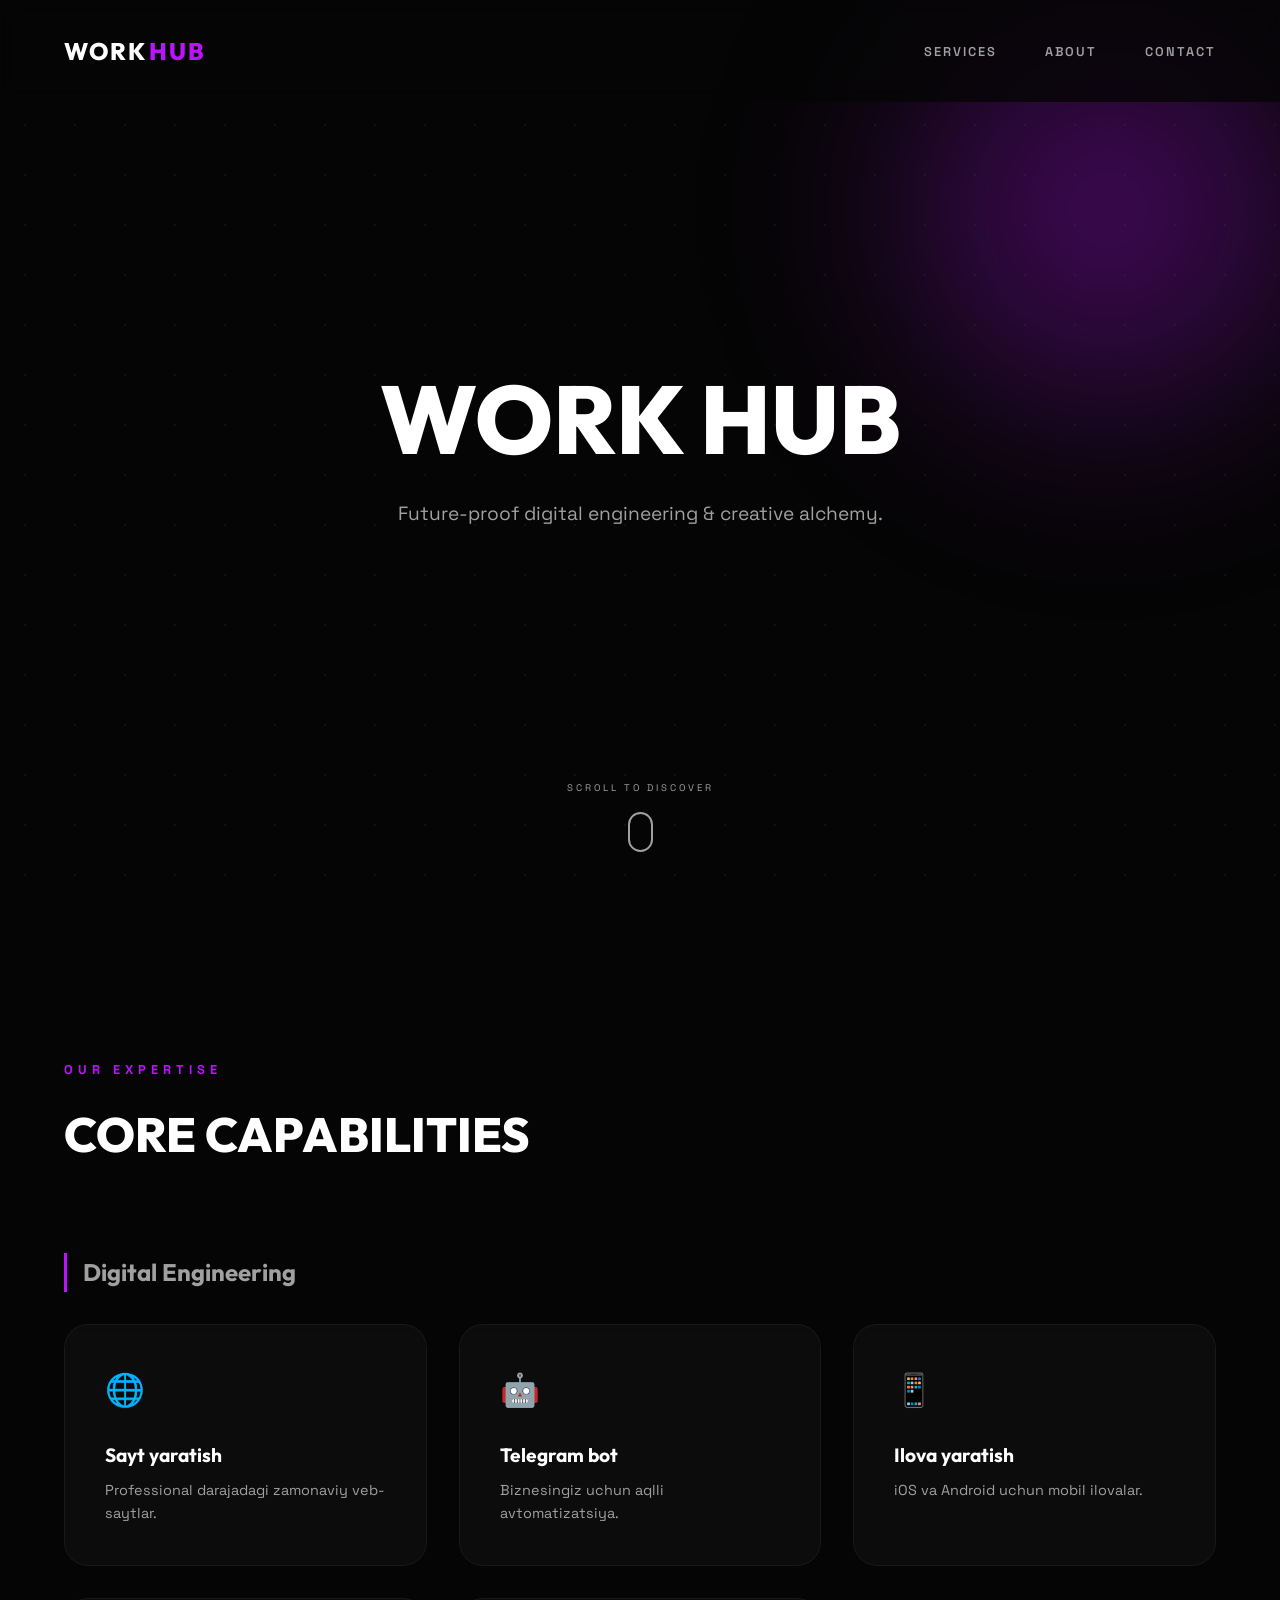
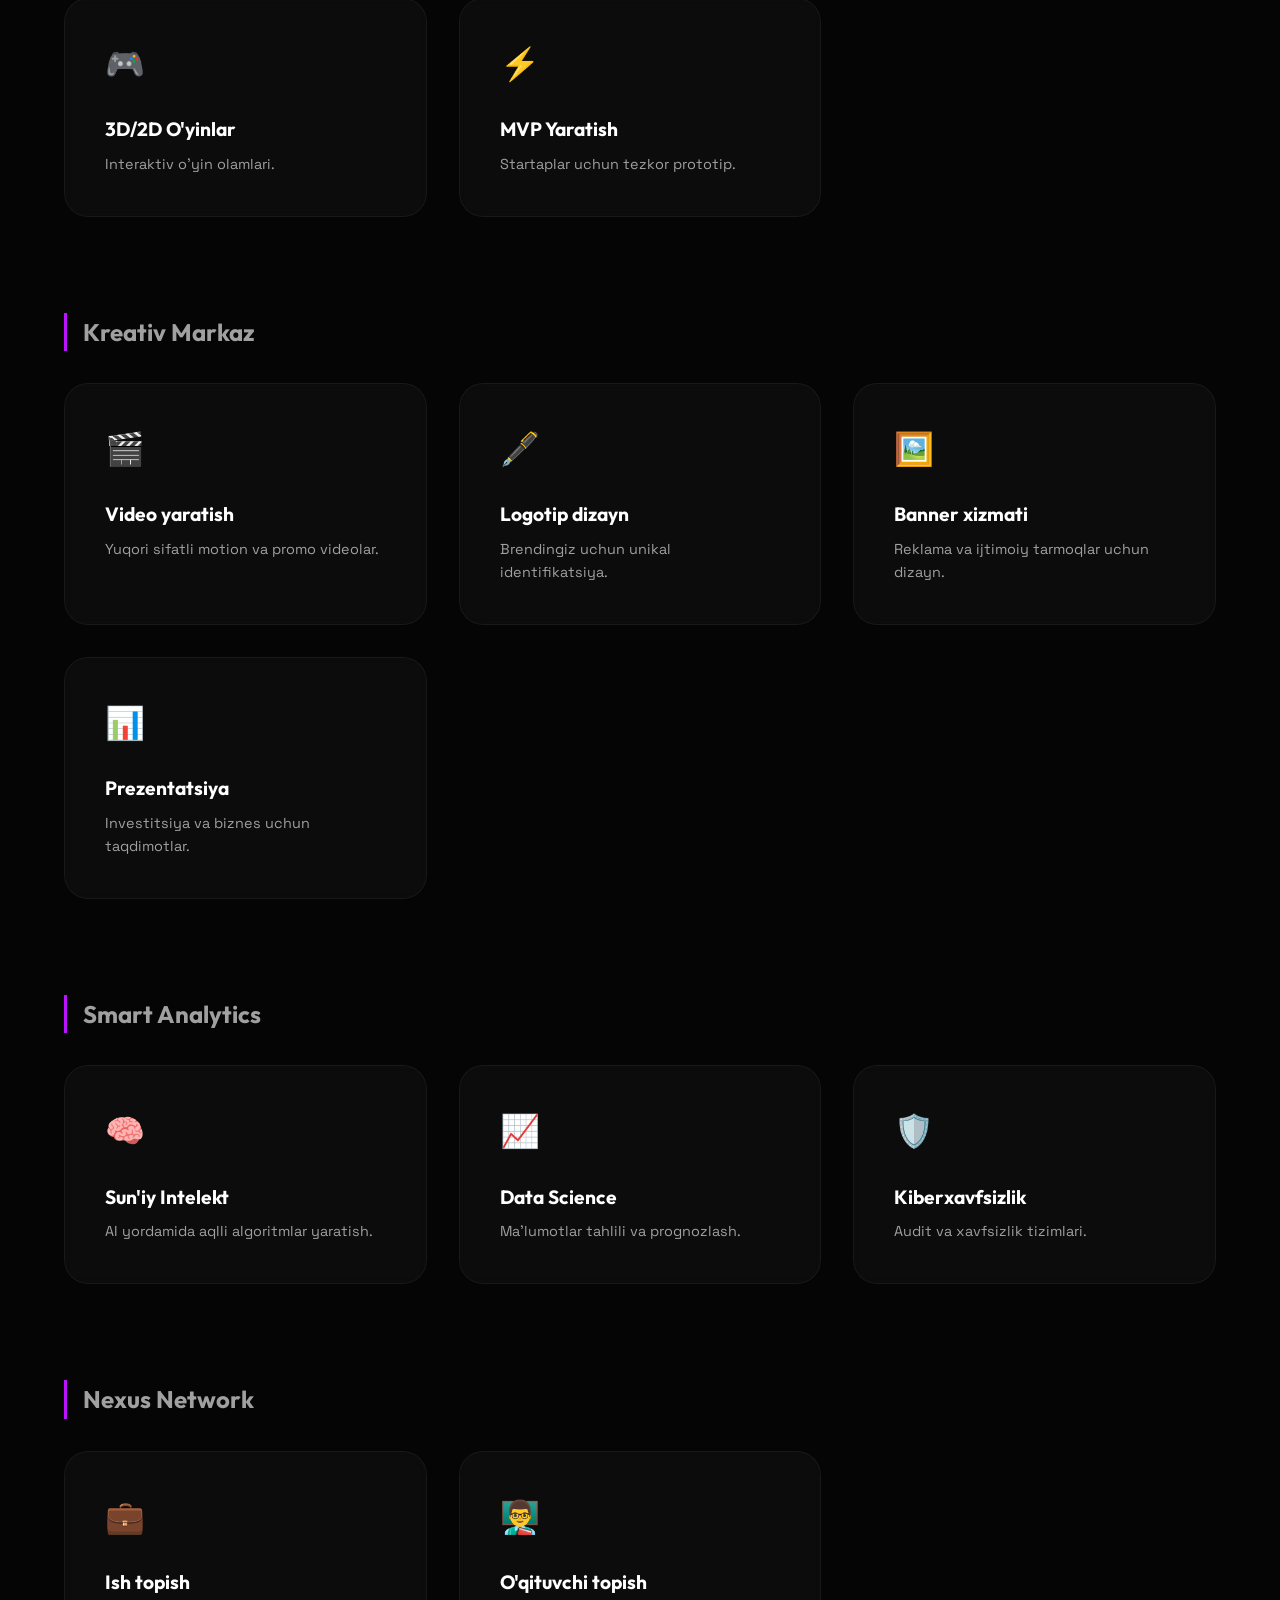
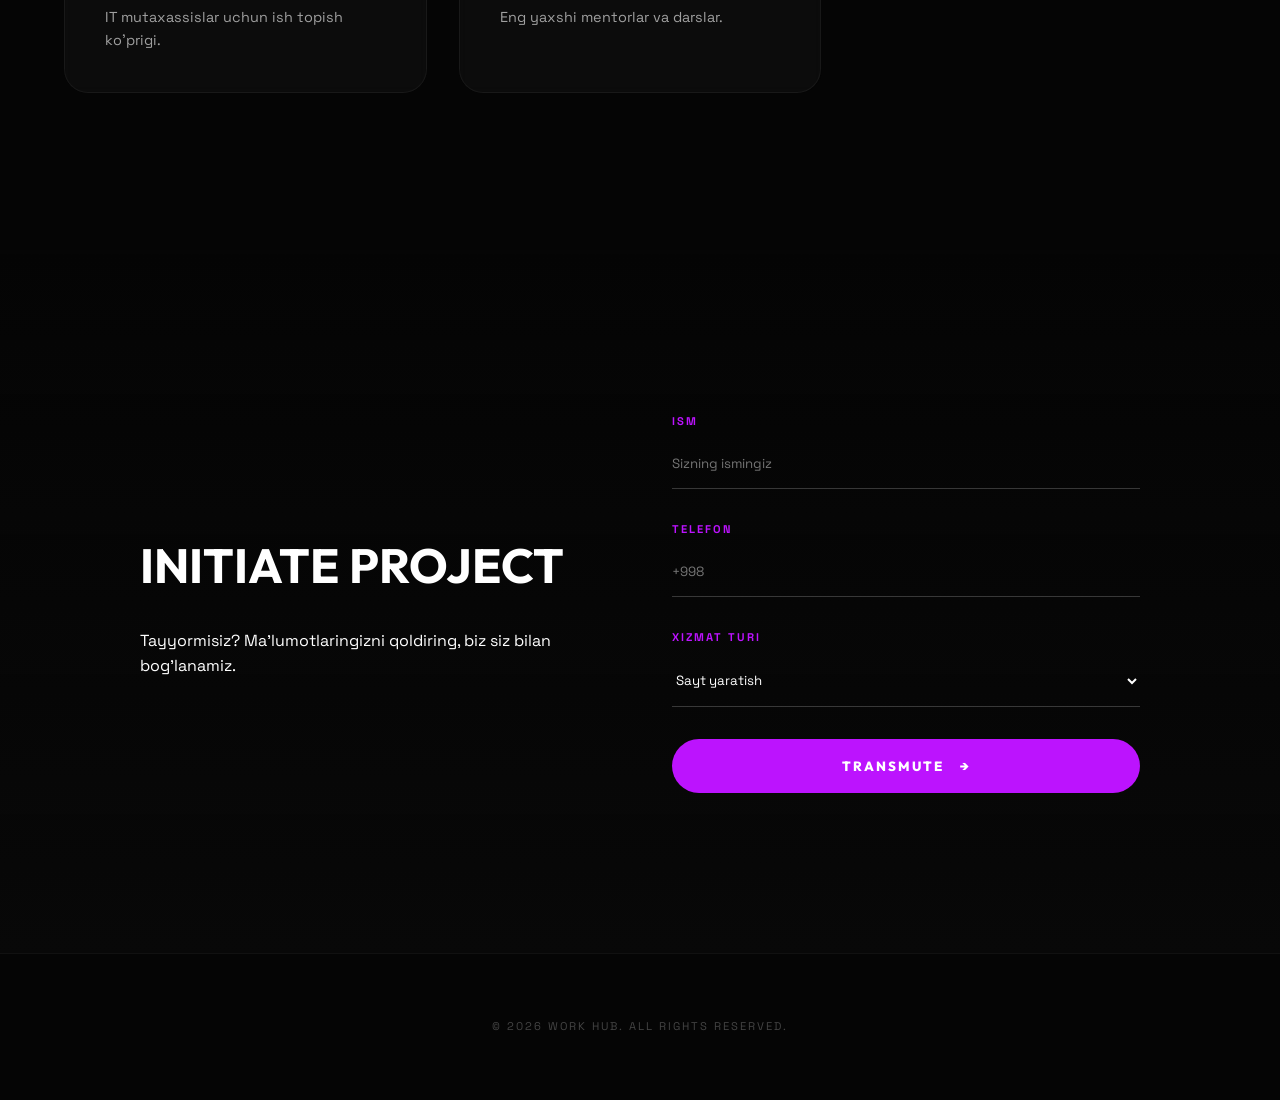
==== Work-Hub/index.html @ 3db6ecae "Rename Alchemistic Labs to Work Hub" ====
<!DOCTYPE html>
<html lang="uz">
<head>
    <meta charset="UTF-8">
    <meta name="viewport" content="width=device-width, initial-scale=1.0">
    <title>Work Hub | Digital Innovation Hub</title>
    <link rel="stylesheet" href="style.css">
    <link href="https://fonts.googleapis.com/css2?family=Outfit:wght@300;400;600;800&family=Space+Grotesk:wght@300;500;700&display=swap" rel="stylesheet">
</head>
<body>
    <div class="stars-overlay"></div>
    <div class="glow-sphere"></div>

    <header>
        <nav>
            <div class="logo">WORK<span>HUB</span></div>
            <ul class="nav-links">
                <li><a href="#services">SERVICES</a></li>
                <li><a href="#about">ABOUT</a></li>
                <li><a href="#contact">CONTACT</a></li>
            </ul>
        </nav>
    </header>

    <main>
        <section class="hero">
            <h1 class="glitch" data-text="WORK HUB">WORK HUB</h1>
            <p class="hero-subtitle">Future-proof digital engineering & creative alchemy.</p>
            <div class="scroll-indicator">
                <span>SCROLL TO DISCOVER</span>
                <div class="mouse"></div>
            </div>
        </section>

        <section id="services" class="services-section">
            <div class="section-header">
                <span class="tag">OUR EXPERTISE</span>
                <h2>CORE CAPABILITIES</h2>
            </div>

            <div class="services-grid">
                <!-- Group 1: Development -->
                <div class="service-category">
                    <h3>Digital Engineering</h3>
                    <div class="service-items">
                        <div class="s-card">
                            <div class="icon">🌐</div>
                            <h4>Sayt yaratish</h4>
                            <p>Professional darajadagi zamonaviy veb-saytlar.</p>
                        </div>
                        <div class="s-card">
                            <div class="icon">🤖</div>
                            <h4>Telegram bot</h4>
                            <p>Biznesingiz uchun aqlli avtomatizatsiya.</p>
                        </div>
                        <div class="s-card">
                            <div class="icon">📱</div>
                            <h4>Ilova yaratish</h4>
                            <p>iOS va Android uchun mobil ilovalar.</p>
                        </div>
                        <div class="s-card">
                            <div class="icon">🎮</div>
                            <h4>3D/2D O'yinlar</h4>
                            <p>Interaktiv o'yin olamlari.</p>
                        </div>
                        <div class="s-card">
                            <div class="icon">⚡</div>
                            <h4>MVP Yaratish</h4>
                            <p>Startaplar uchun tezkor prototip.</p>
                        </div>
                    </div>
                </div>

                <!-- Group 2: Creative -->
                <div class="service-category">
                    <h3>Kreativ Markaz</h3>
                    <div class="service-items">
                        <div class="s-card">
                            <div class="icon">🎬</div>
                            <h4>Video yaratish</h4>
                            <p>Yuqori sifatli motion va promo videolar.</p>
                        </div>
                        <div class="s-card">
                            <div class="icon">🖋️</div>
                            <h4>Logotip dizayn</h4>
                            <p>Brendingiz uchun unikal identifikatsiya.</p>
                        </div>
                        <div class="s-card">
                            <div class="icon">🖼️</div>
                            <h4>Banner xizmati</h4>
                            <p>Reklama va ijtimoiy tarmoqlar uchun dizayn.</p>
                        </div>
                        <div class="s-card">
                            <div class="icon">📊</div>
                            <h4>Prezentatsiya</h4>
                            <p>Investitsiya va biznes uchun taqdimotlar.</p>
                        </div>
                    </div>
                </div>

                <!-- Group 3: Intelligence -->
                <div class="service-category">
                    <h3>Smart Analytics</h3>
                    <div class="service-items">
                        <div class="s-card">
                            <div class="icon">🧠</div>
                            <h4>Sun'iy Intelekt</h4>
                            <p>AI yordamida aqlli algoritmlar yaratish.</p>
                        </div>
                        <div class="s-card">
                            <div class="icon">📈</div>
                            <h4>Data Science</h4>
                            <p>Ma'lumotlar tahlili va prognozlash.</p>
                        </div>
                        <div class="s-card">
                            <div class="icon">🛡️</div>
                            <h4>Kiberxavfsizlik</h4>
                            <p>Audit va xavfsizlik tizimlari.</p>
                        </div>
                    </div>
                </div>

                <!-- Group 4: Network -->
                <div class="service-category">
                    <h3>Nexus Network</h3>
                    <div class="service-items">
                        <div class="s-card">
                            <div class="icon">💼</div>
                            <h4>Ish topish</h4>
                            <p>IT mutaxassislar uchun ish topish ko'prigi.</p>
                        </div>
                        <div class="s-card">
                            <div class="icon">👨‍🏫</div>
                            <h4>O'qituvchi topish</h4>
                            <p>Eng yaxshi mentorlar va darslar.</p>
                        </div>
                    </div>
                </div>
            </div>
        </section>

        <section id="contact" class="contact-section">
            <div class="contact-container">
                <div class="contact-info">
                    <h2>INITIATE PROJECT</h2>
                    <p>Tayyormisiz? Ma'lumotlaringizni qoldiring, biz siz bilan bog'lanamiz.</p>
                </div>
                <form id="lab-contact-form">
                    <div class="input-group">
                        <label>ISM</label>
                        <input type="text" id="name" placeholder="Sizning ismingiz" required>
                    </div>
                    <div class="input-group">
                        <label>TELEFON</label>
                        <input type="tel" id="phone" placeholder="+998" required>
                    </div>
                    <div class="input-group">
                        <label>XIZMAT TURI</label>
                        <select id="service">
                            <option value="site">Sayt yaratish</option>
                            <option value="bot">Telegram Bot</option>
                            <option value="app">Mobil Ilova</option>
                            <option value="game">O'yin yaratish</option>
                            <option value="ai">Sun'iy Intelekt</option>
                            <option value="other">Boshqa...</option>
                        </select>
                    </div>
                    <button type="submit">TRANSMUTE <span>→</span></button>
                </form>
            </div>
        </section>
    </main>

    <footer>
        <p>&copy; 2026 WORK HUB. ALL RIGHTS RESERVED.</p>
    </footer>

    <script src="app.js"></script>
</body>
</html>
---- Work-Hub/style.css ----
:root {
    --bg: #050505;
    --card-bg: rgba(255, 255, 255, 0.03);
    --accent: #bc13fe; /* Neon Purple */
    --accent-glow: rgba(188, 19, 254, 0.4);
    --text: #ffffff;
    --text-dim: #a0a0a0;
    --font-h: 'Outfit', sans-serif;
    --font-m: 'Space Grotesk', sans-serif;
}

* {
    margin: 0;
    padding: 0;
    box-sizing: border-box;
}

body {
    background-color: var(--bg);
    color: var(--text);
    font-family: var(--font-m);
    overflow-x: hidden;
    line-height: 1.6;
}

/* Background Effects */
.stars-overlay {
    position: fixed;
    top: 0;
    left: 0;
    width: 100%;
    height: 100%;
    background-image: radial-gradient(white 1px, transparent 0);
    background-size: 50px 50px;
    opacity: 0.05;
    z-index: -1;
}

.glow-sphere {
    position: fixed;
    top: -10%;
    right: -10%;
    width: 600px;
    height: 600px;
    background: radial-gradient(circle, var(--accent-glow) 0%, transparent 70%);
    z-index: -1;
    filter: blur(80px);
}

/* Header */
header {
    padding: 2rem 5%;
    position: fixed;
    width: 100%;
    top: 0;
    z-index: 1000;
    background: rgba(5, 5, 5, 0.8);
    backdrop-filter: blur(10px);
}

nav {
    display: flex;
    justify-content: space-between;
    align-items: center;
    max-width: 1400px;
    margin: 0 auto;
}

.logo {
    font-family: var(--font-h);
    font-weight: 800;
    font-size: 1.5rem;
    letter-spacing: 2px;
}

.logo span {
    color: var(--accent);
    margin-left: 2px;
}

.nav-links {
    display: flex;
    list-style: none;
    gap: 3rem;
}

.nav-links a {
    text-decoration: none;
    color: var(--text-dim);
    font-size: 0.8rem;
    font-weight: 600;
    letter-spacing: 2px;
    transition: 0.3s;
}

.nav-links a:hover {
    color: var(--accent);
    text-shadow: 0 0 10px var(--accent-glow);
}

/* Hero */
.hero {
    height: 100vh;
    display: flex;
    flex-direction: column;
    justify-content: center;
    align-items: center;
    text-align: center;
    padding: 0 5%;
}

.glitch {
    font-family: var(--font-h);
    font-size: clamp(2.5rem, 8vw, 6rem);
    font-weight: 800;
    text-transform: uppercase;
    line-height: 1;
    position: relative;
}

.hero-subtitle {
    font-size: 1.2rem;
    color: var(--text-dim);
    margin-top: 2rem;
    max-width: 600px;
}

.scroll-indicator {
    position: absolute;
    bottom: 3rem;
    display: flex;
    flex-direction: column;
    align-items: center;
    gap: 1rem;
}

.scroll-indicator span {
    font-size: 0.6rem;
    letter-spacing: 3px;
    color: var(--text-dim);
}

.mouse {
    width: 25px;
    height: 40px;
    border: 2px solid var(--text-dim);
    border-radius: 20px;
}

/* Services */
.services-section {
    padding: 10rem 5%;
    max-width: 1400px;
    margin: 0 auto;
}

.section-header {
    margin-bottom: 5rem;
}

.tag {
    color: var(--accent);
    font-weight: 700;
    font-size: 0.8rem;
    letter-spacing: 5px;
    display: block;
    margin-bottom: 1rem;
}

.section-header h2 {
    font-family: var(--font-h);
    font-size: 3rem;
    font-weight: 800;
}

.services-grid {
    display: flex;
    flex-direction: column;
    gap: 6rem;
}

.service-category h3 {
    font-family: var(--font-h);
    font-size: 1.5rem;
    color: var(--text-dim);
    margin-bottom: 2rem;
    border-left: 3px solid var(--accent);
    padding-left: 1rem;
}

.service-items {
    display: grid;
    grid-template-columns: repeat(auto-fill, minmax(300px, 1fr));
    gap: 2rem;
}

.s-card {
    background: var(--card-bg);
    border: 1px solid rgba(255, 255, 255, 0.05);
    padding: 2.5rem;
    border-radius: 24px;
    transition: 0.4s cubic-bezier(0.175, 0.885, 0.32, 1.275);
    cursor: pointer;
    backdrop-filter: blur(5px);
}

.s-card:hover {
    transform: translateY(-10px);
    border-color: var(--accent);
    box-shadow: 0 10px 40px rgba(188, 19, 254, 0.1);
    background: rgba(188, 19, 254, 0.05);
}

.s-card .icon {
    font-size: 2rem;
    margin-bottom: 1.5rem;
}

.s-card h4 {
    font-family: var(--font-h);
    font-size: 1.2rem;
    margin-bottom: 0.5rem;
}

.s-card p {
    font-size: 0.9rem;
    color: var(--text-dim);
}

/* Contact */
.contact-section {
    padding: 10rem 5%;
    background: linear-gradient(to bottom, transparent, #080808);
}

.contact-container {
    max-width: 1000px;
    margin: 0 auto;
    display: grid;
    grid-template-columns: 1fr 1fr;
    gap: 4rem;
    align-items: center;
}

.contact-info h2 {
    font-family: var(--font-h);
    font-size: 3rem;
    margin-bottom: 1.5rem;
}

form {
    display: flex;
    flex-direction: column;
    gap: 2rem;
}

.input-group label {
    font-size: 0.7rem;
    font-weight: 700;
    letter-spacing: 2px;
    color: var(--accent);
    margin-bottom: 0.5rem;
    display: block;
}

input, select {
    width: 100%;
    background: transparent;
    border: none;
    border-bottom: 1px solid rgba(255, 255, 255, 0.2);
    padding: 1rem 0;
    color: white;
    font-family: var(--font-m);
    transition: 0.3s;
}

input:focus, select:focus {
    outline: none;
    border-bottom-color: var(--accent);
}

button {
    background: var(--accent);
    color: white;
    border: none;
    padding: 1.2rem;
    border-radius: 50px;
    font-weight: 800;
    font-family: var(--font-h);
    letter-spacing: 2px;
    cursor: pointer;
    transition: 0.3s;
    display: flex;
    align-items: center;
    justify-content: center;
    gap: 1rem;
}

button:hover {
    box-shadow: 0 0 30px var(--accent-glow);
    transform: scale(1.02);
}

footer {
    padding: 4rem 5%;
    text-align: center;
    border-top: 1px solid rgba(255, 255, 255, 0.05);
    color: #444;
    font-size: 0.7rem;
    letter-spacing: 2px;
}

@media (max-width: 992px) {
    .contact-container {
        grid-template-columns: 1fr;
    }
}
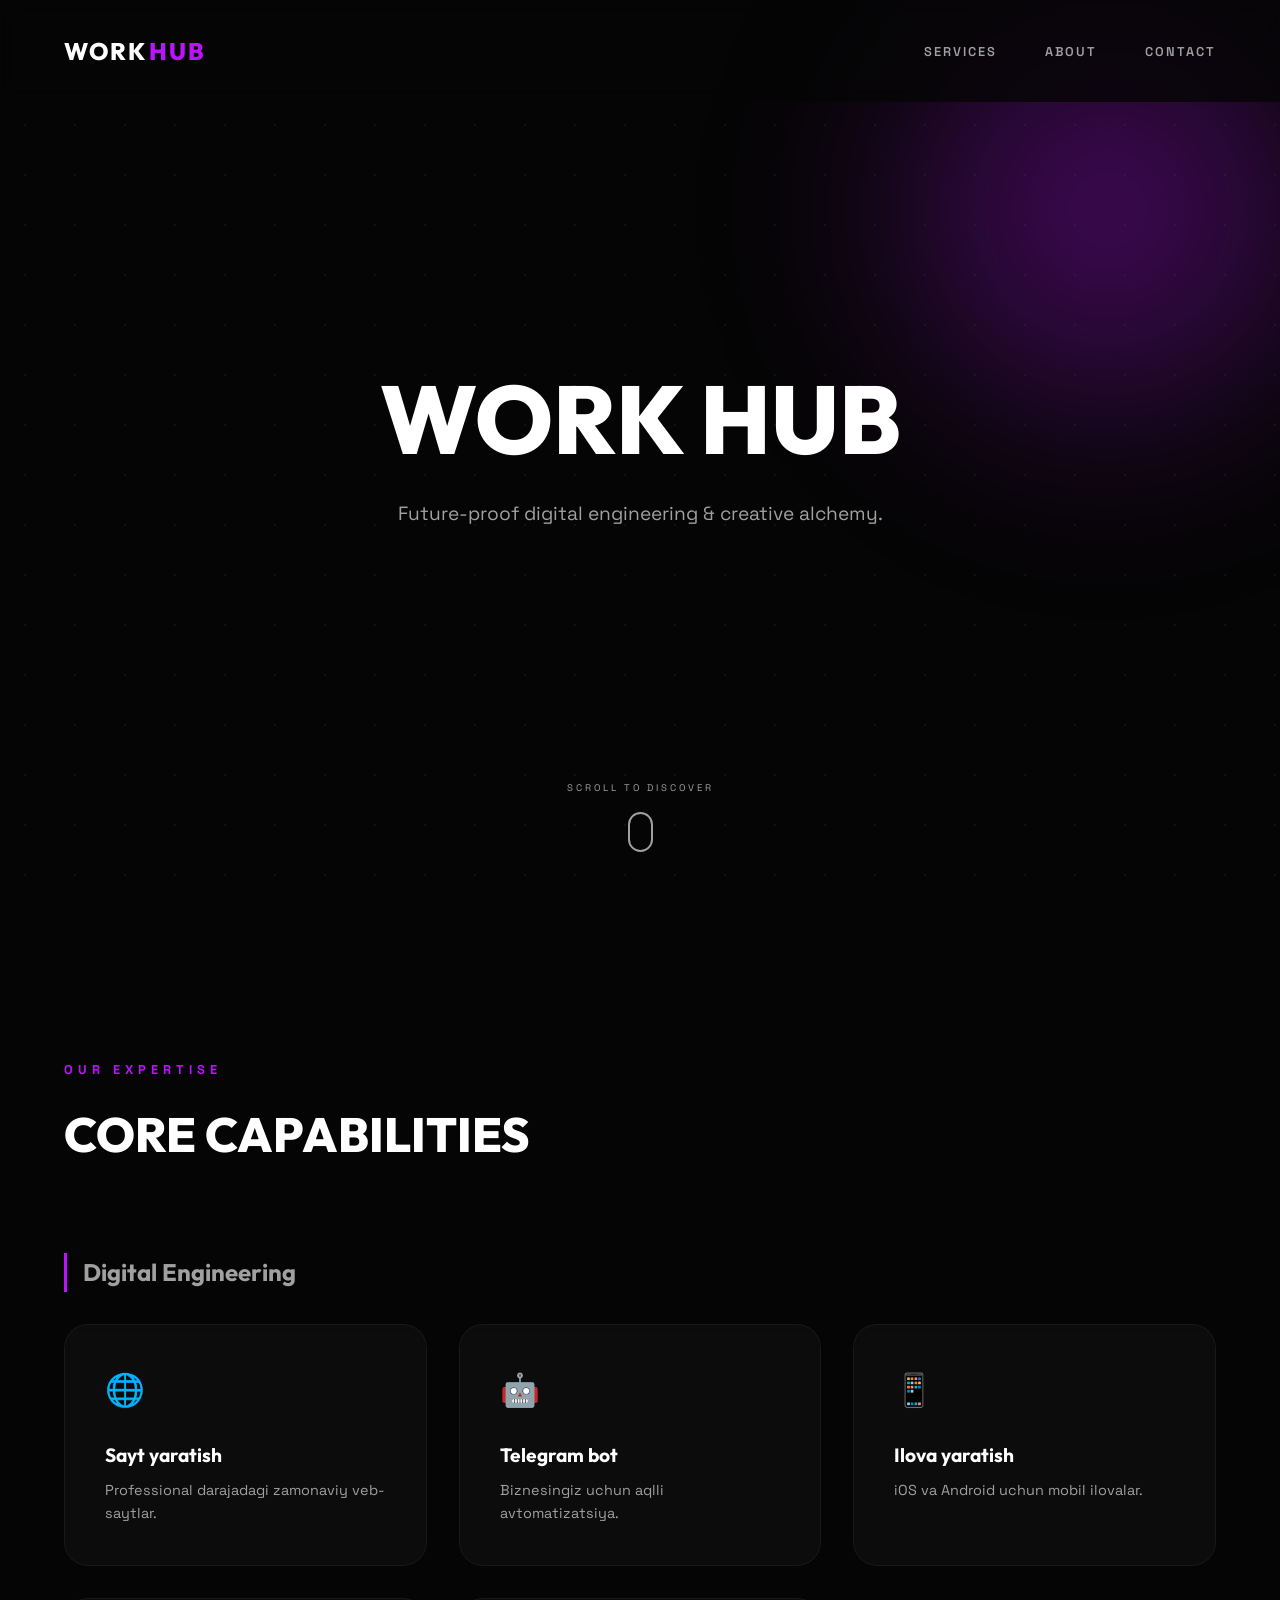
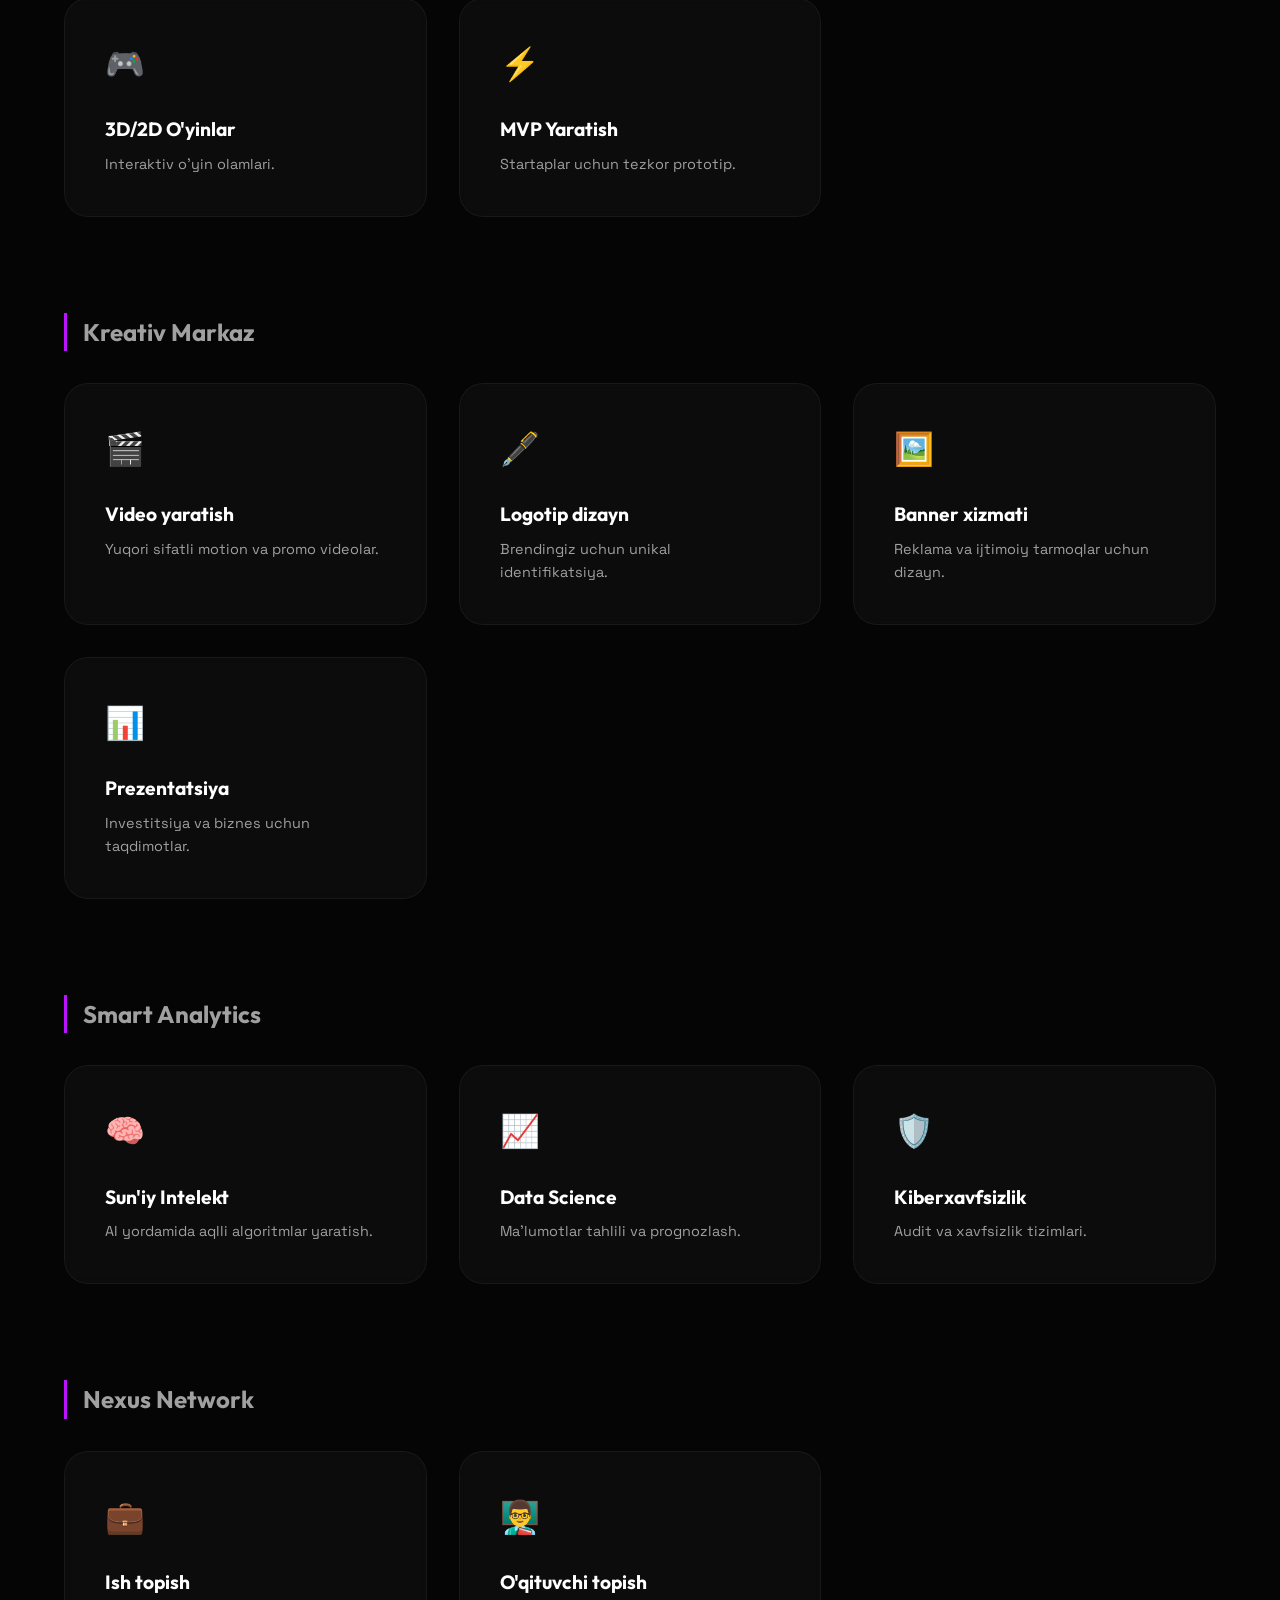
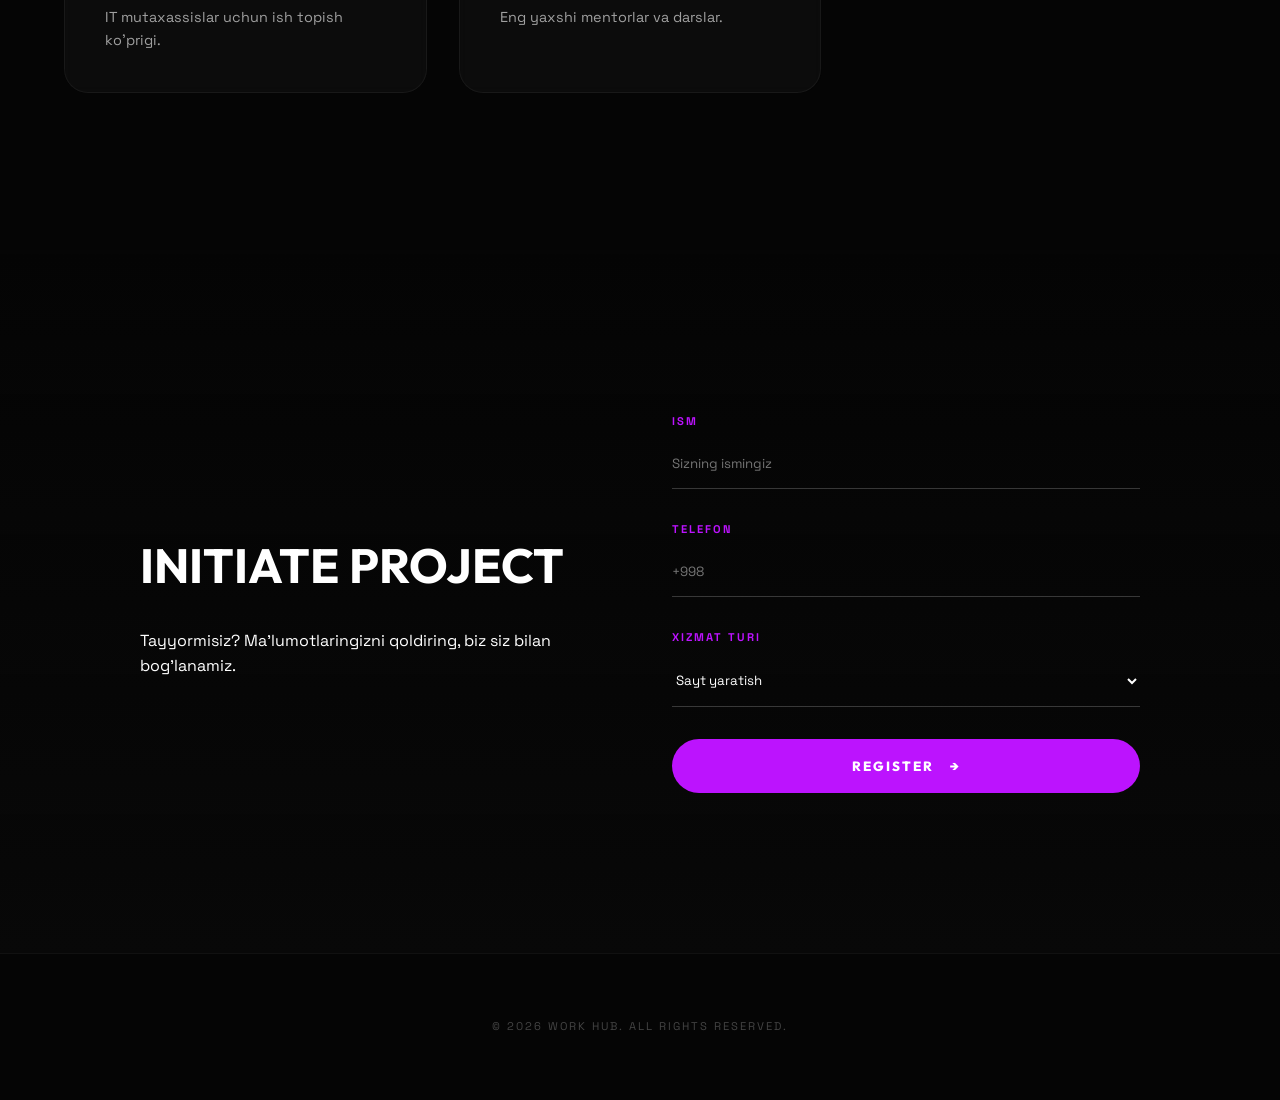
==== commit 883ac290: "Update button text to REGISTER" ====
--- a/Work-Hub/index.html
+++ b/Work-Hub/index.html
@@ -165,7 +165,7 @@
                             <option value="other">Boshqa...</option>
                         </select>
                     </div>
-                    <button type="submit">TRANSMUTE <span>→</span></button>
+                    <button type="submit">REGISTER <span>→</span></button>
                 </form>
             </div>
         </section>
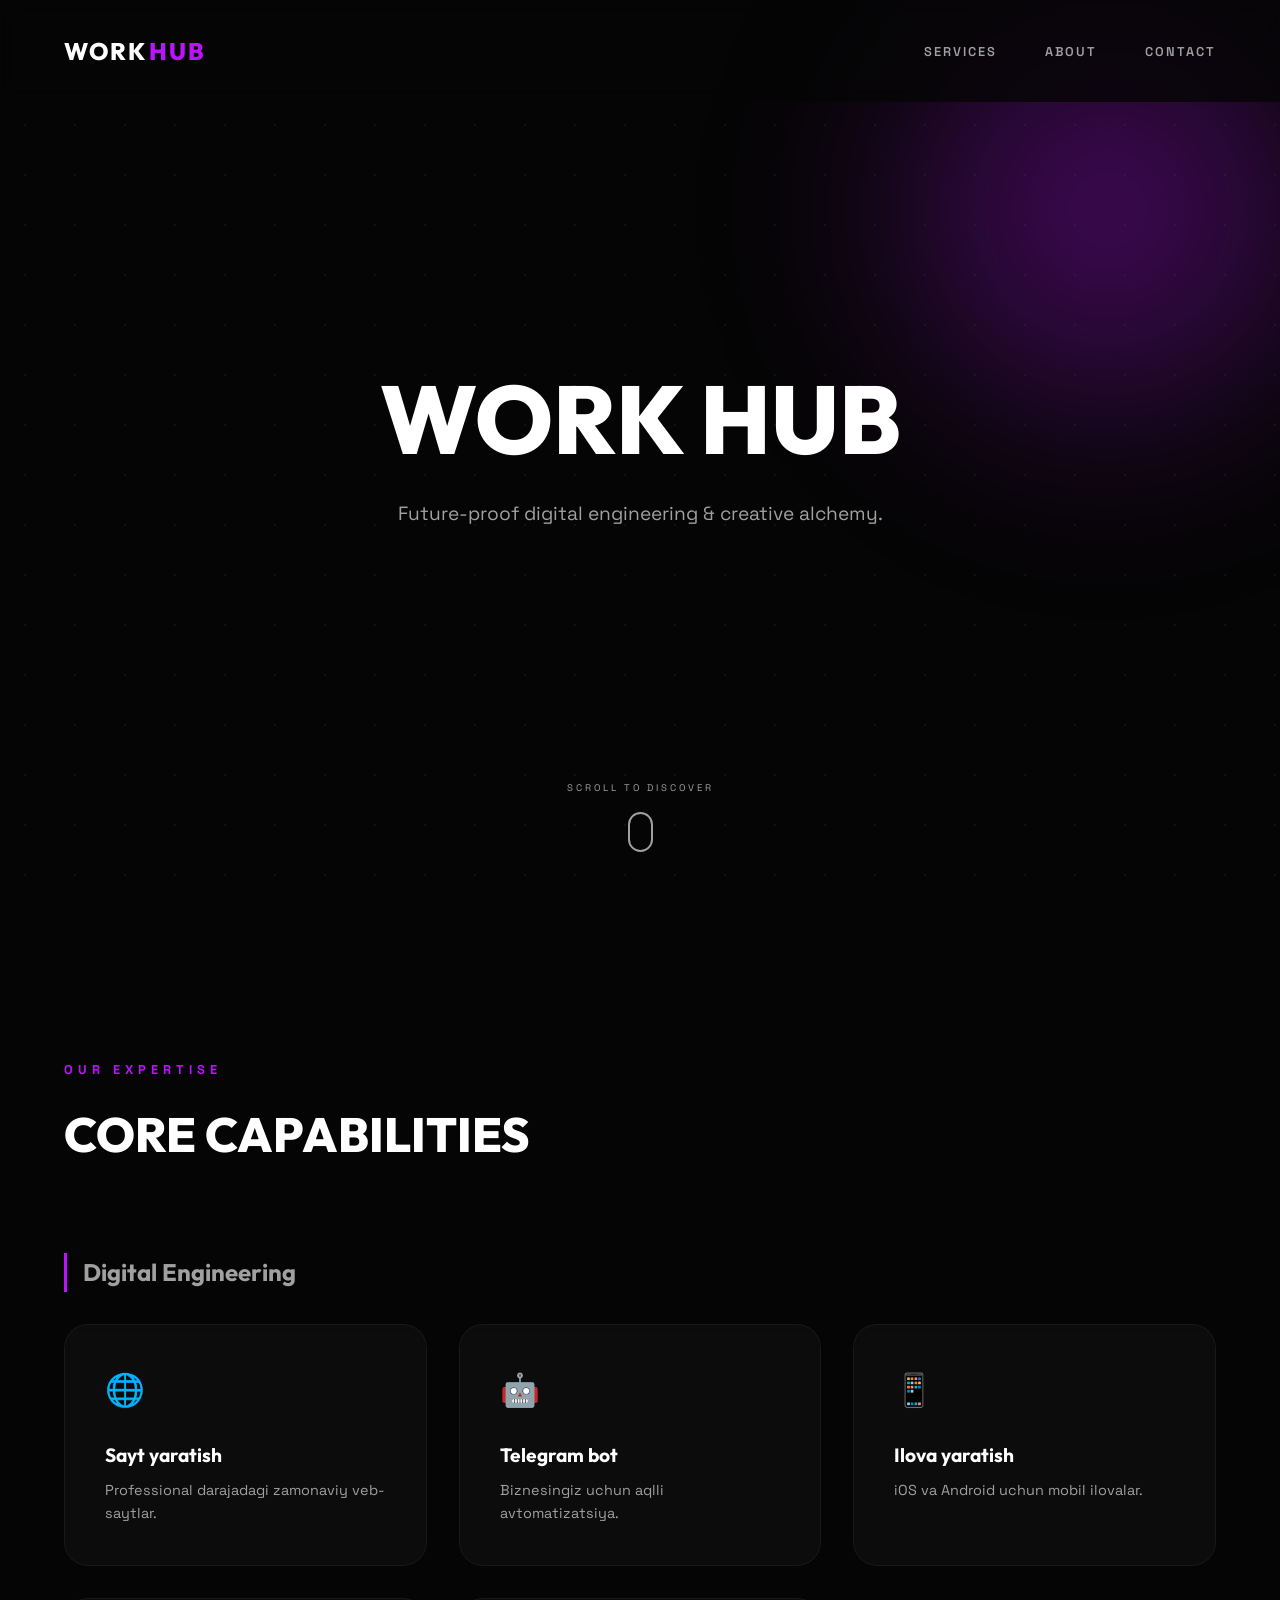
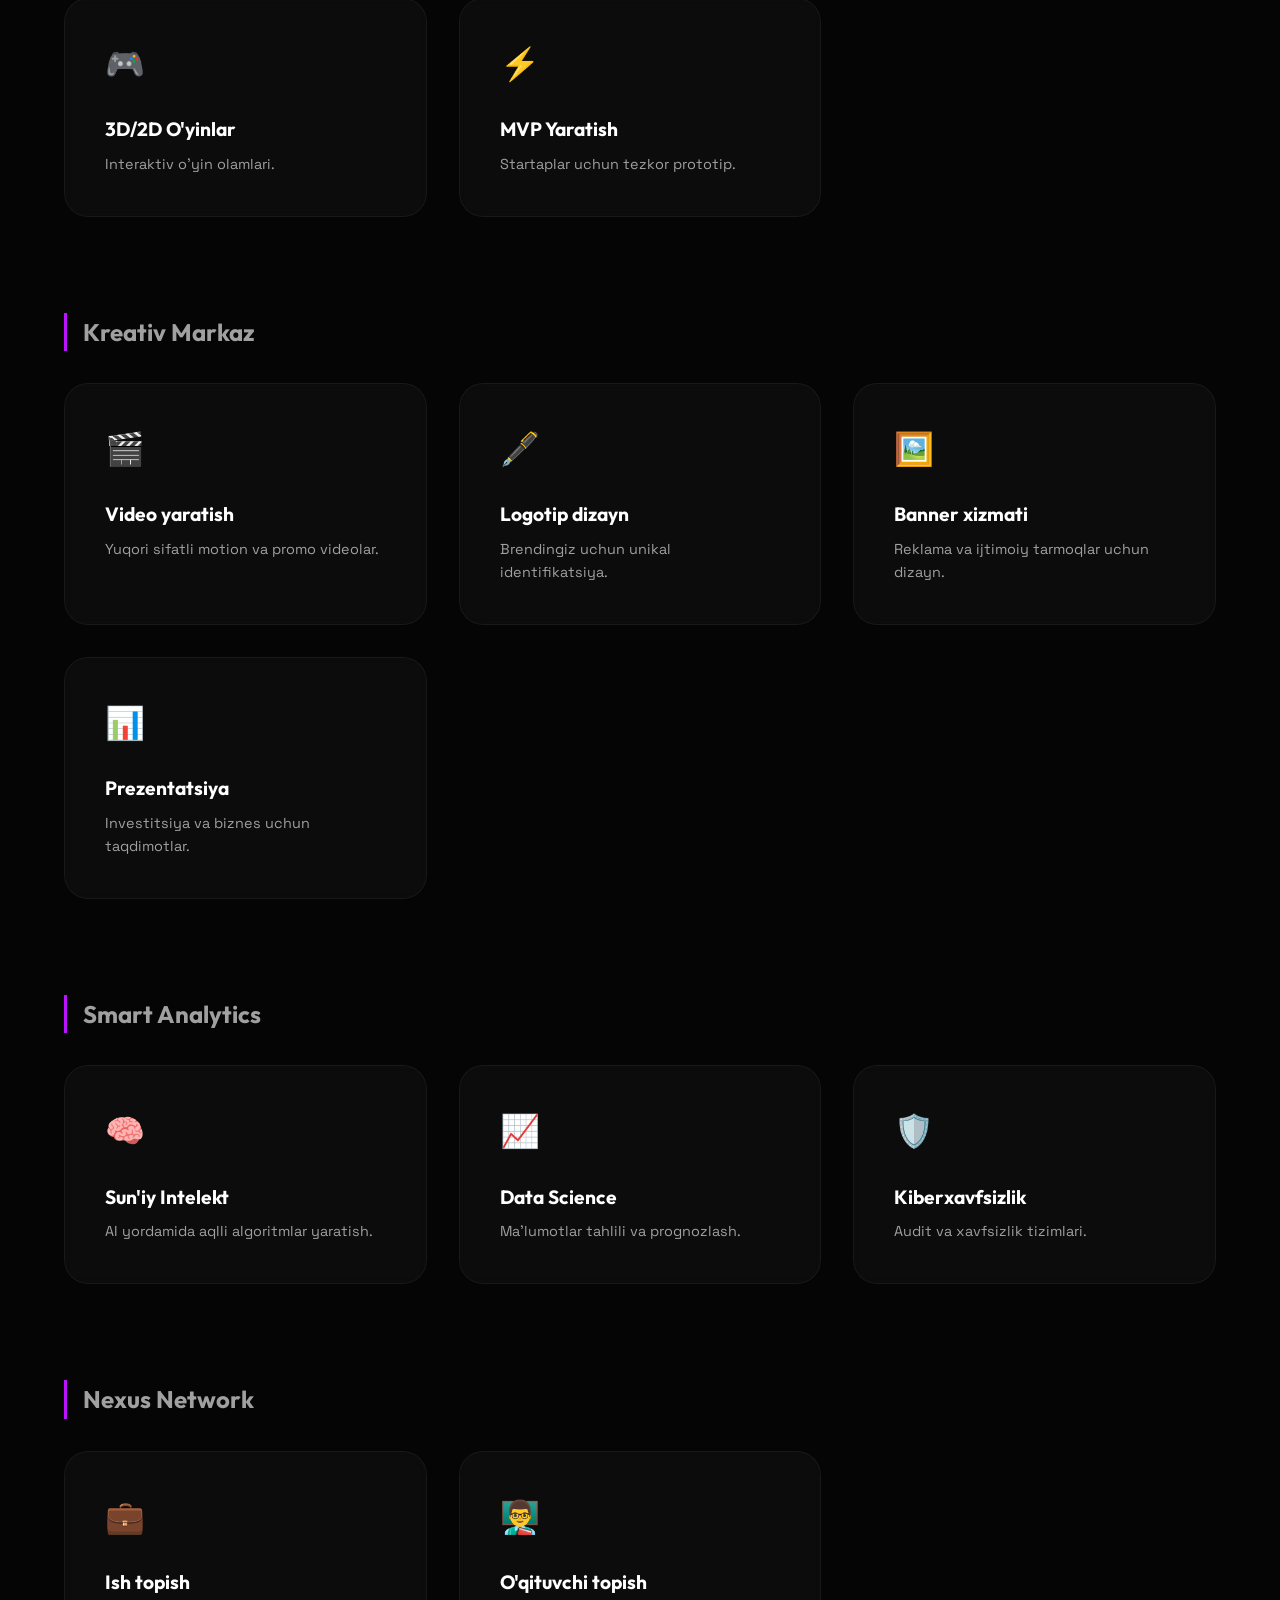
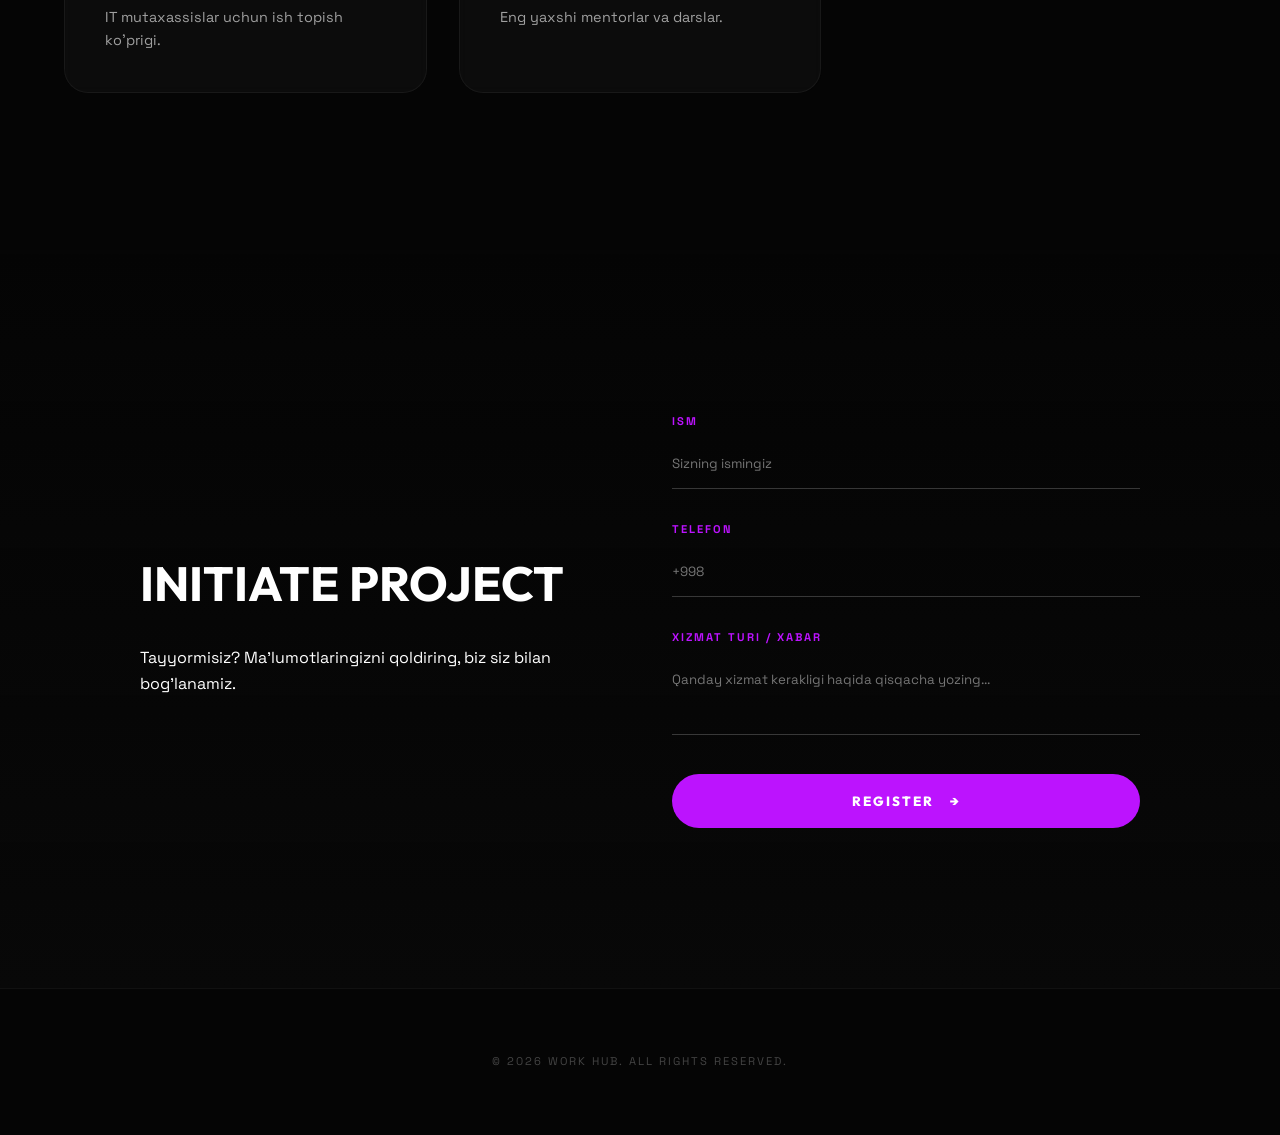
==== commit 1caacd2b: "Change service type to custom message textarea" ====
--- a/Work-Hub/index.html
+++ b/Work-Hub/index.html
@@ -155,15 +155,8 @@
                         <input type="tel" id="phone" placeholder="+998" required>
                     </div>
                     <div class="input-group">
-                        <label>XIZMAT TURI</label>
-                        <select id="service">
-                            <option value="site">Sayt yaratish</option>
-                            <option value="bot">Telegram Bot</option>
-                            <option value="app">Mobil Ilova</option>
-                            <option value="game">O'yin yaratish</option>
-                            <option value="ai">Sun'iy Intelekt</option>
-                            <option value="other">Boshqa...</option>
-                        </select>
+                        <label>XIZMAT TURI / XABAR</label>
+                        <textarea id="service" placeholder="Qanday xizmat kerakligi haqida qisqacha yozing..." required></textarea>
                     </div>
                     <button type="submit">REGISTER <span>→</span></button>
                 </form>
--- a/Work-Hub/style.css
+++ b/Work-Hub/style.css
@@ -263,7 +263,7 @@
     display: block;
 }
 
-input, select {
+input, select, textarea {
     width: 100%;
     background: transparent;
     border: none;
@@ -272,6 +272,11 @@
     color: white;
     font-family: var(--font-m);
     transition: 0.3s;
+    resize: none;
+}
+
+textarea {
+    height: 80px;
 }
 
 input:focus, select:focus {
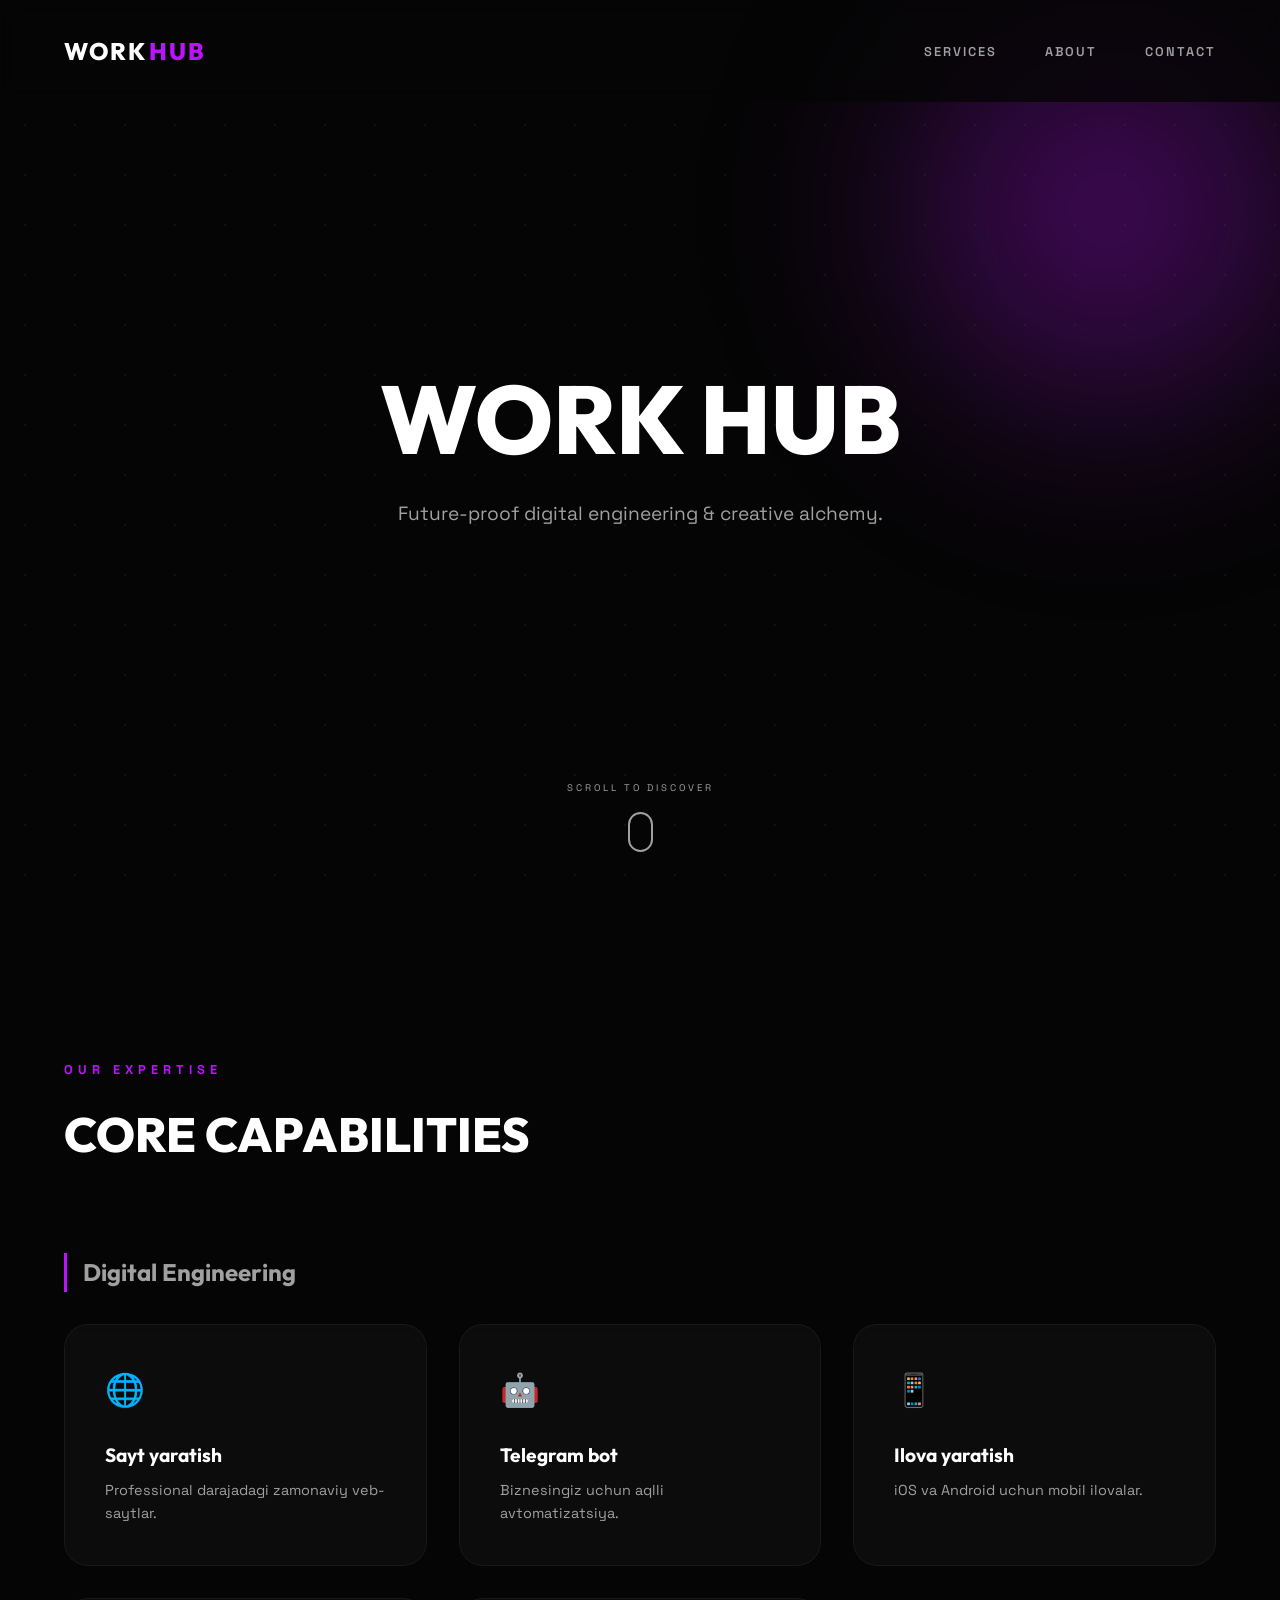
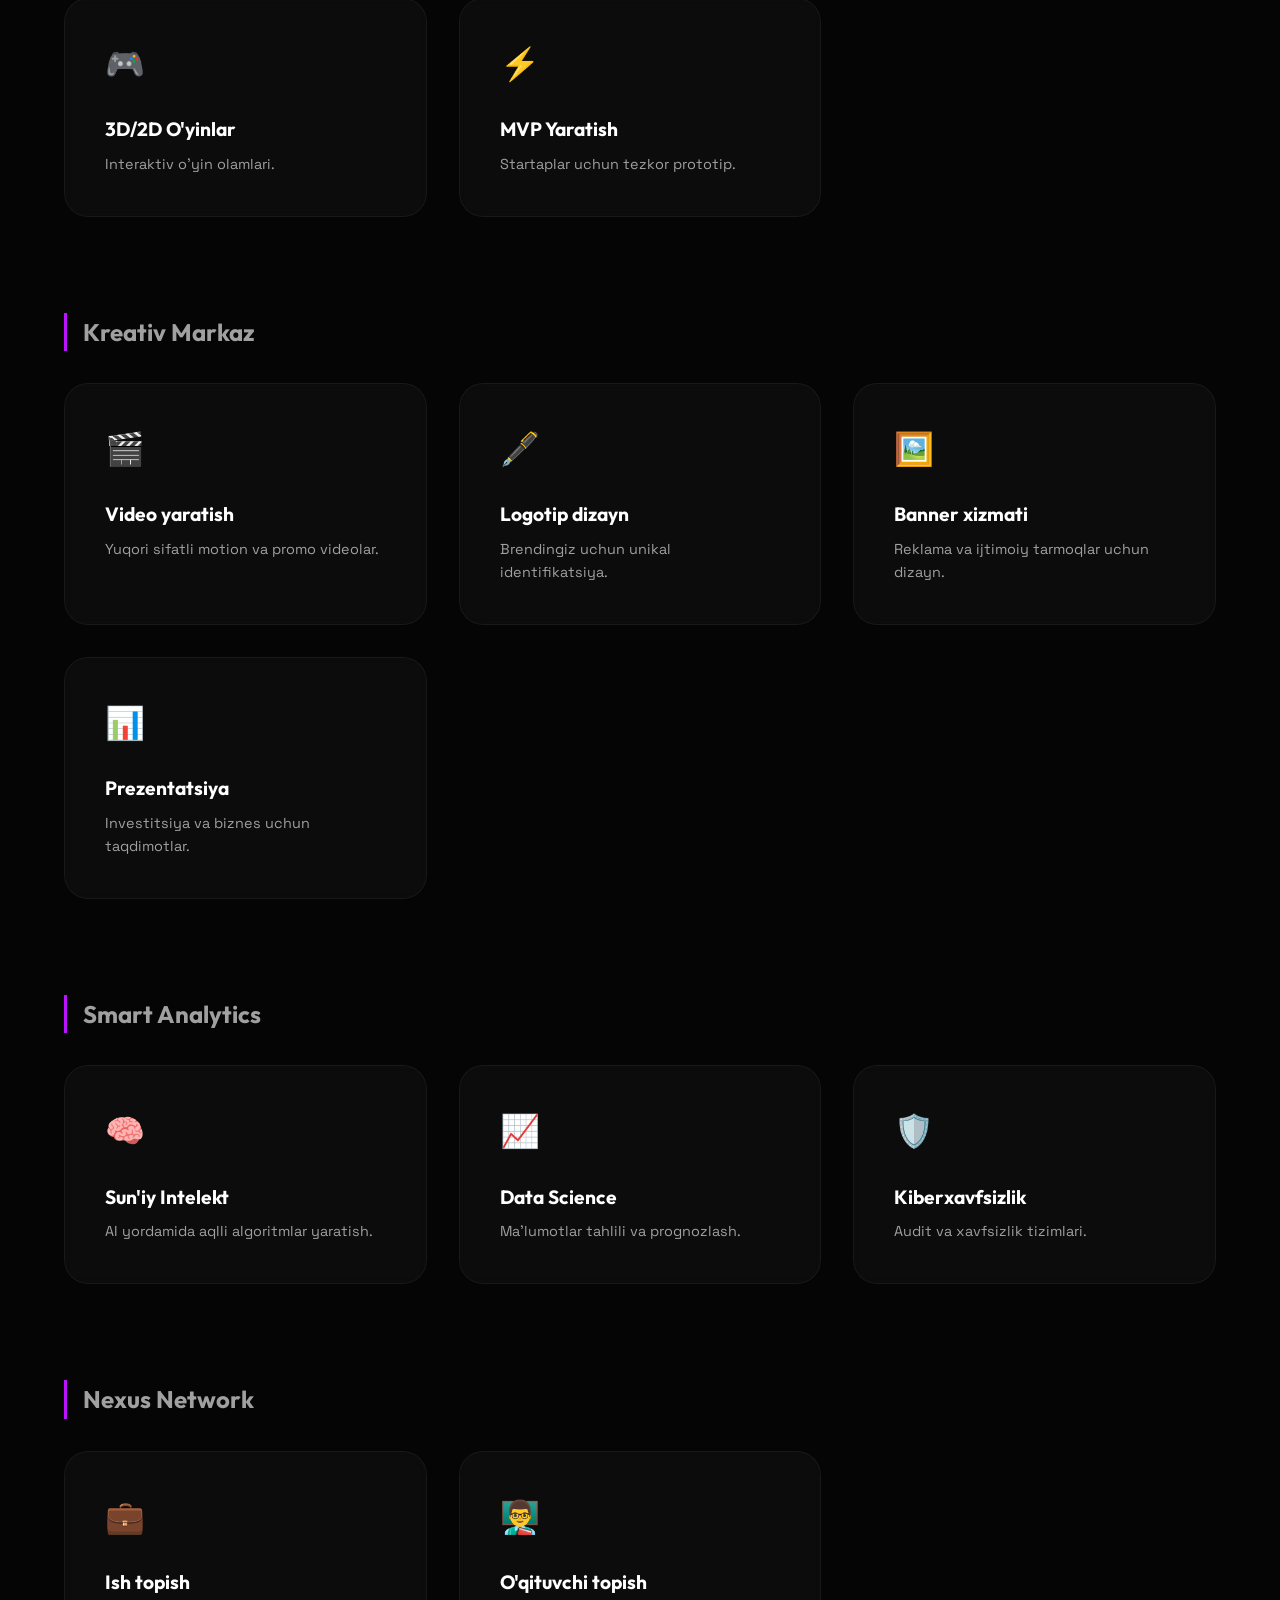
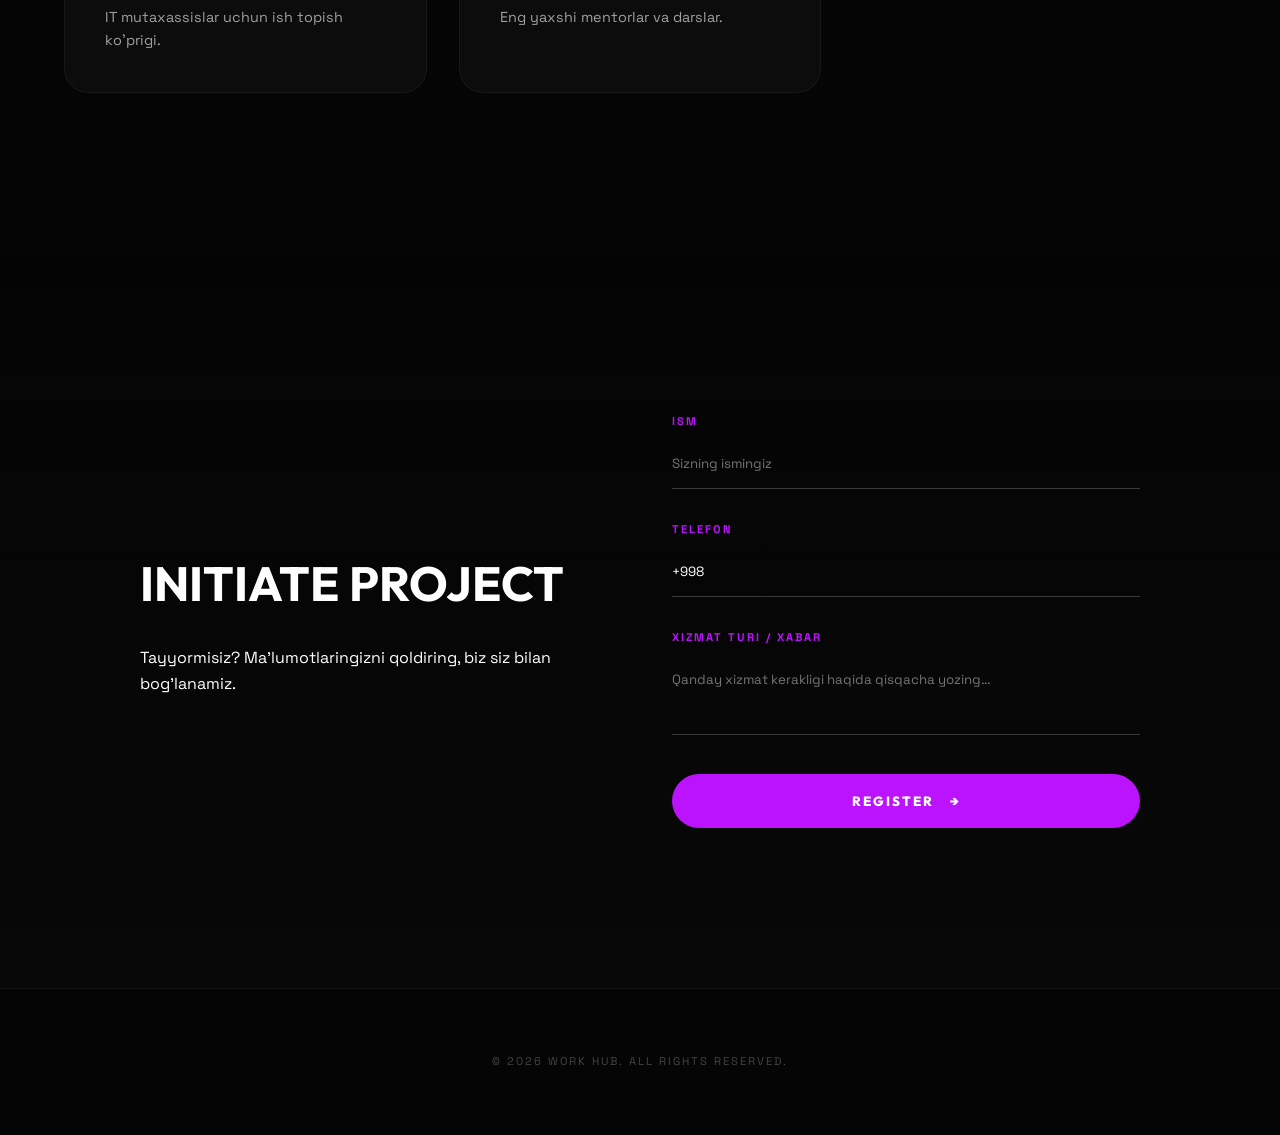
==== commit 6ec7bf8e: "Pre-fill phone number with +998" ====
--- a/Work-Hub/index.html
+++ b/Work-Hub/index.html
@@ -152,7 +152,7 @@
                     </div>
                     <div class="input-group">
                         <label>TELEFON</label>
-                        <input type="tel" id="phone" placeholder="+998" required>
+                        <input type="tel" id="phone" value="+998 " placeholder="+998 XX XXX XX XX" required>
                     </div>
                     <div class="input-group">
                         <label>XIZMAT TURI / XABAR</label>
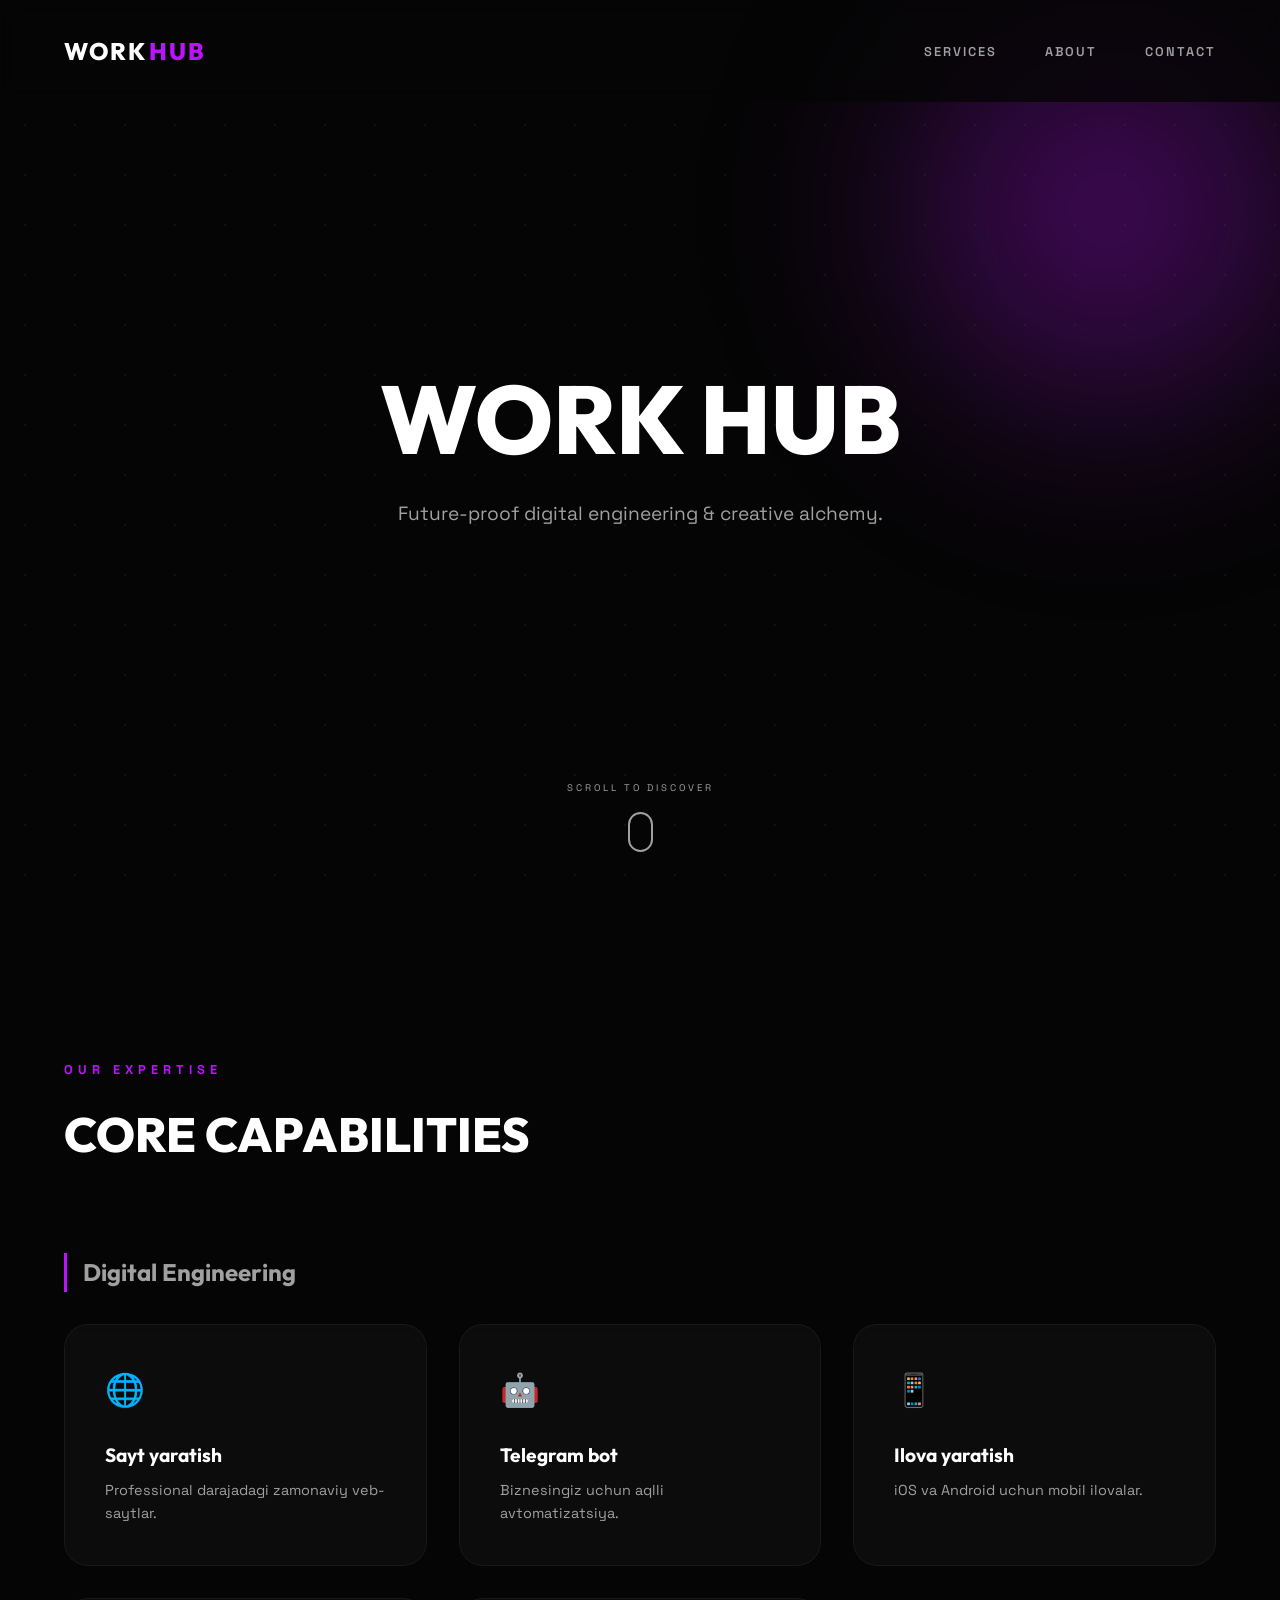
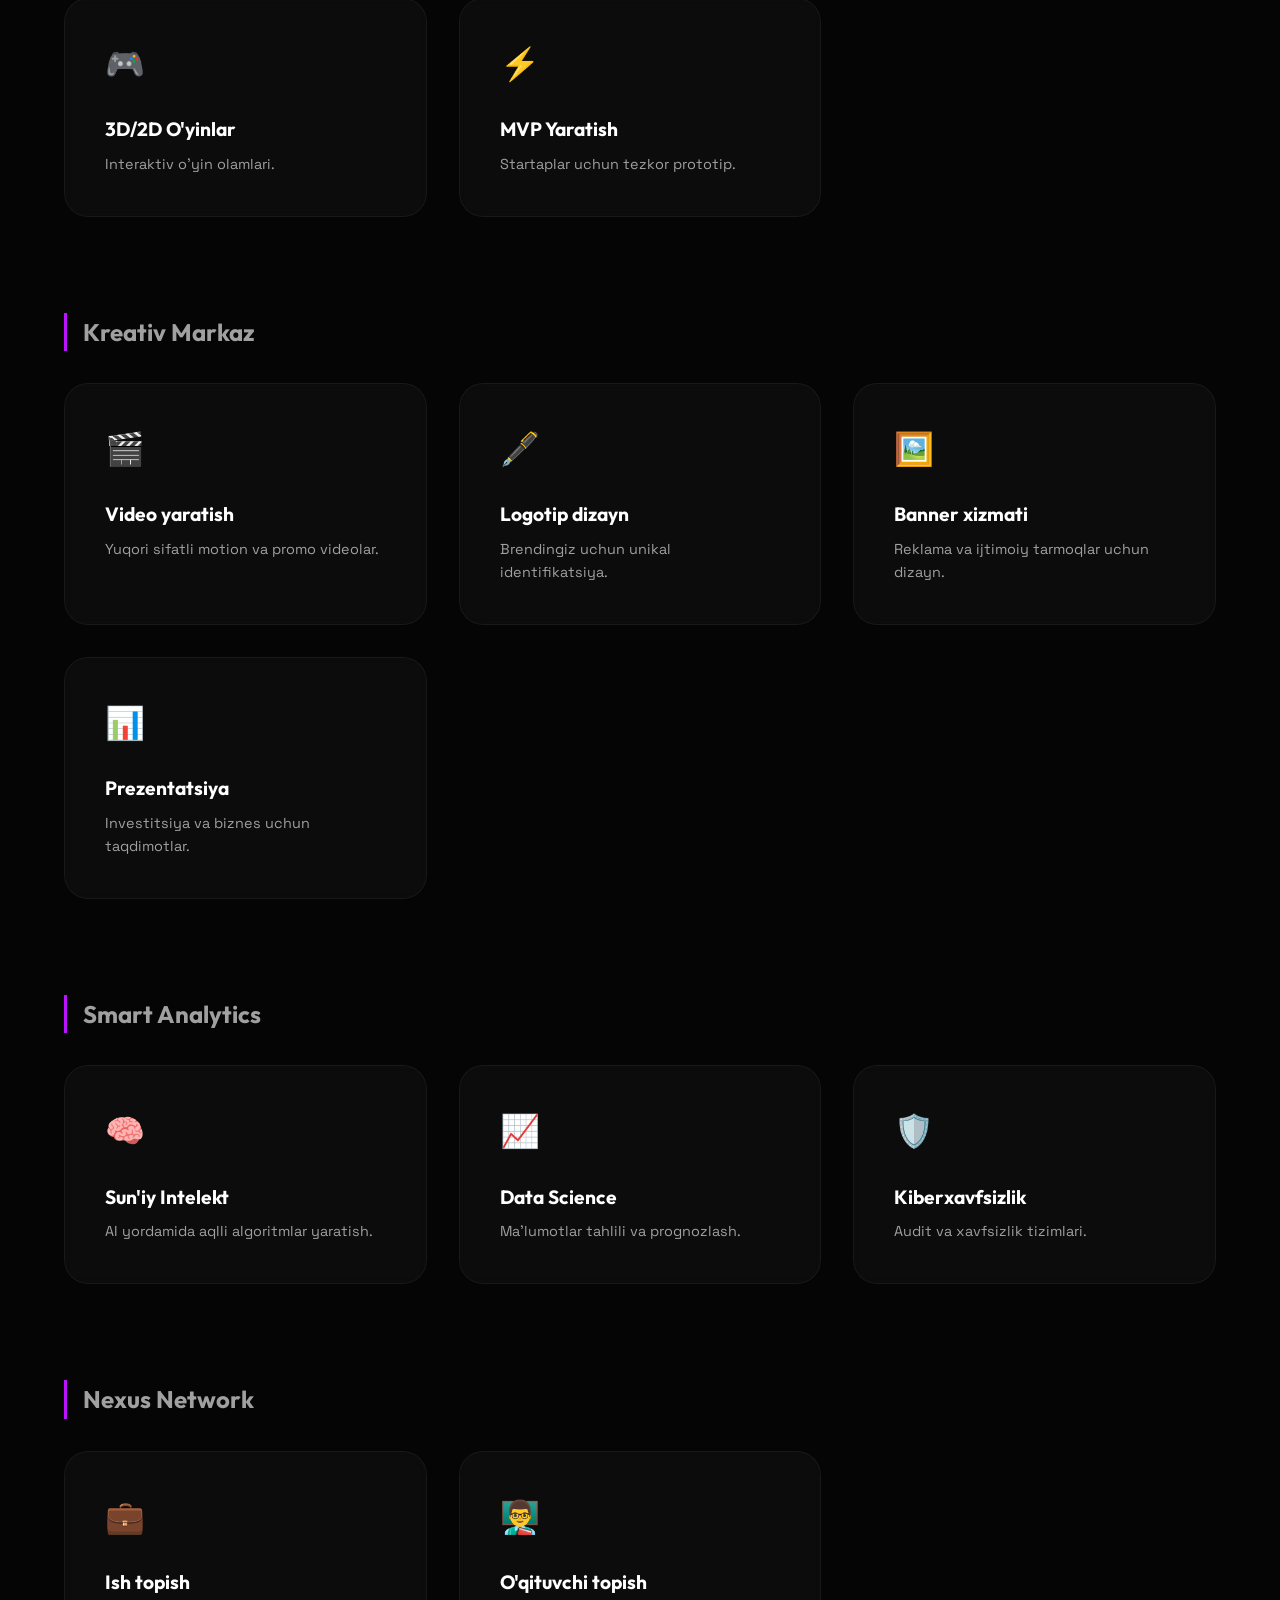
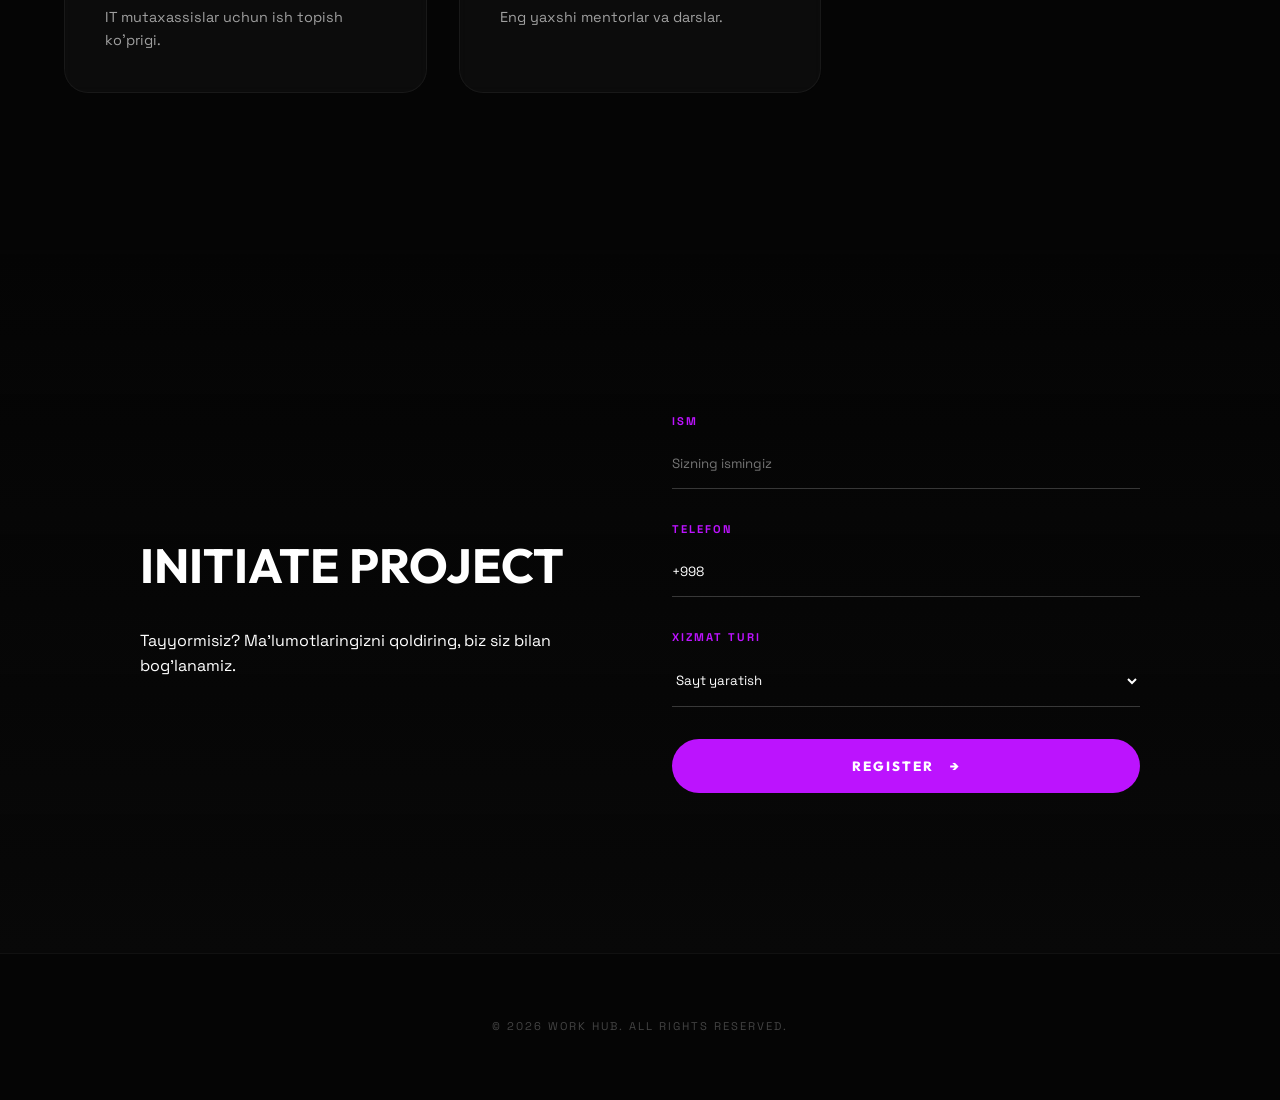
==== commit d3b5a98d: "Add conditional message field for 'Other' service option" ====
--- a/Work-Hub/index.html
+++ b/Work-Hub/index.html
@@ -155,8 +155,19 @@
                         <input type="tel" id="phone" value="+998 " placeholder="+998 XX XXX XX XX" required>
                     </div>
                     <div class="input-group">
-                        <label>XIZMAT TURI / XABAR</label>
-                        <textarea id="service" placeholder="Qanday xizmat kerakligi haqida qisqacha yozing..." required></textarea>
+                        <label>XIZMAT TURI</label>
+                        <select id="service">
+                            <option value="site">Sayt yaratish</option>
+                            <option value="bot">Telegram Bot</option>
+                            <option value="app">Mobil Ilova</option>
+                            <option value="game">O'yin yaratish</option>
+                            <option value="ai">Sun'iy Intelekt</option>
+                            <option value="other">Boshqa...</option>
+                        </select>
+                    </div>
+                    <div class="input-group" id="other-msg-group" style="display: none;">
+                        <label>XABARINGIZNI YOZING</label>
+                        <textarea id="other-message" placeholder="Qanday xizmat kerakligi haqida yozing..."></textarea>
                     </div>
                     <button type="submit">REGISTER <span>→</span></button>
                 </form>
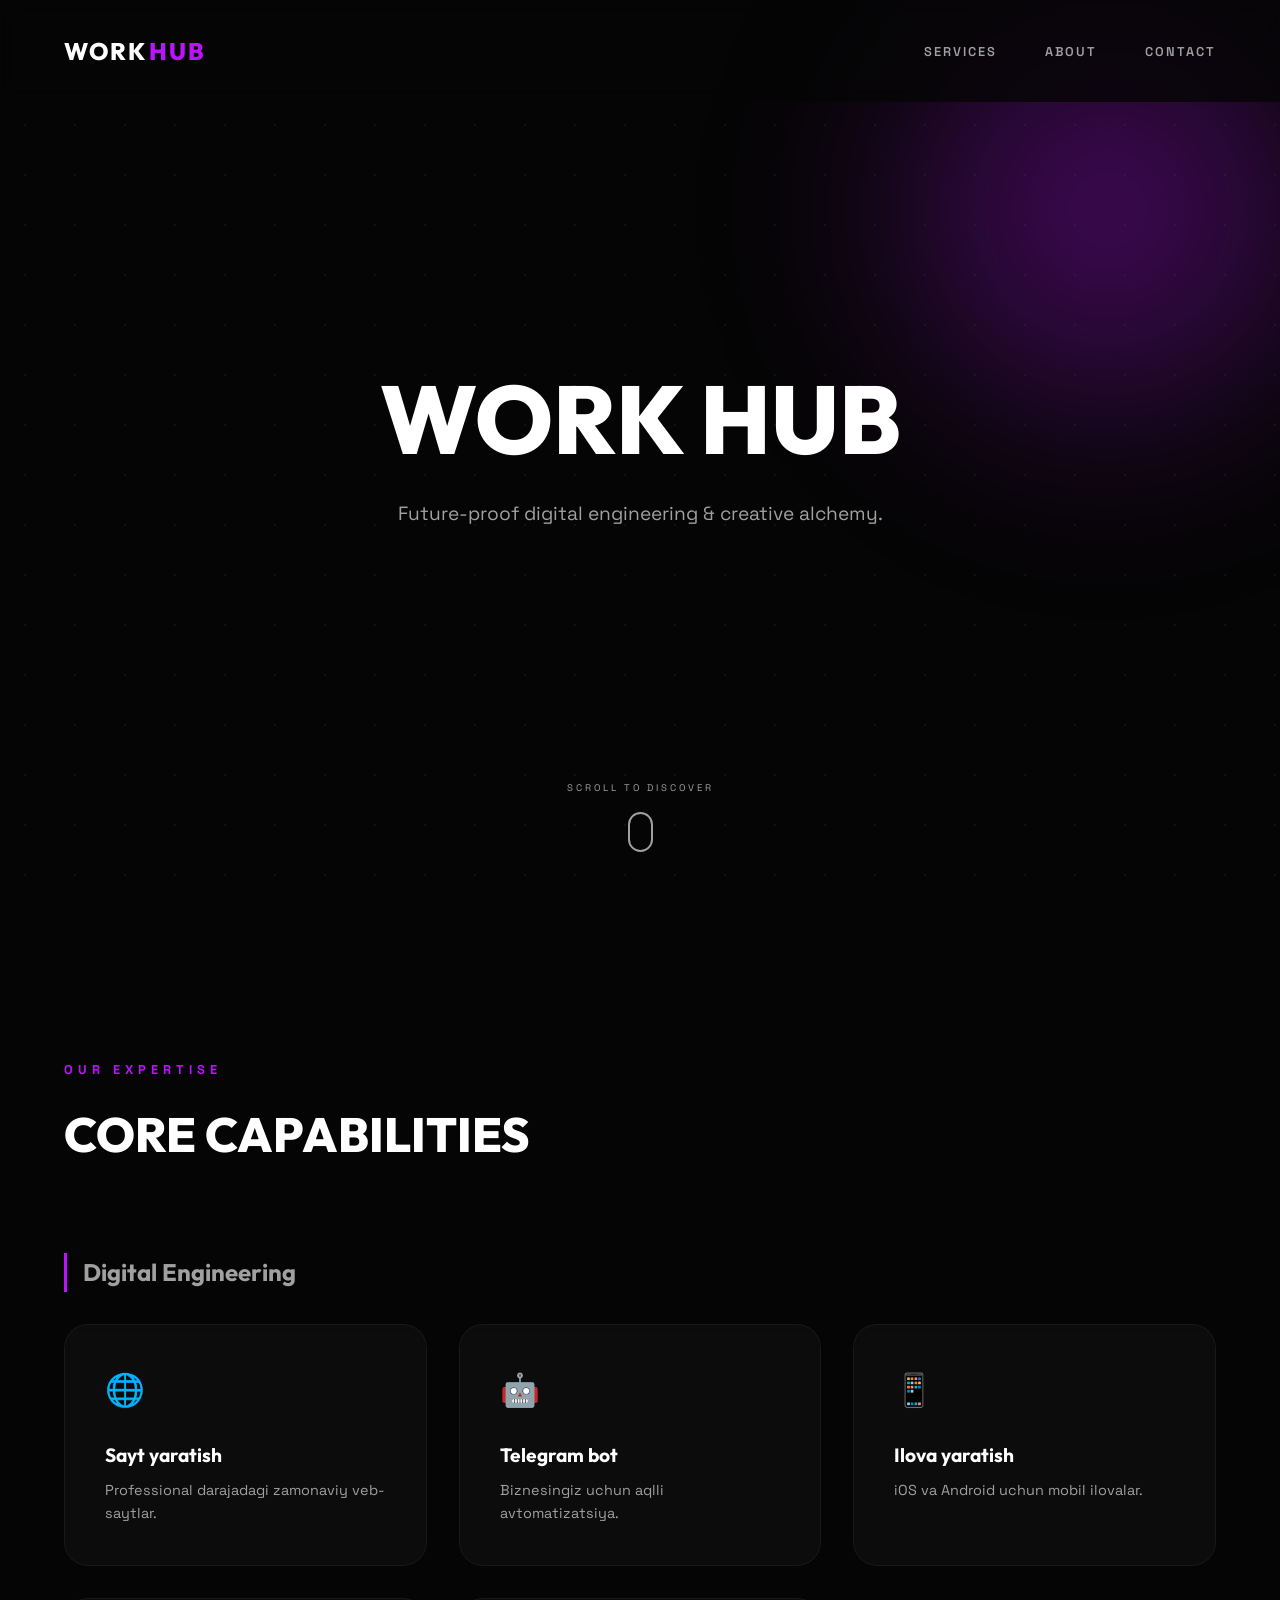
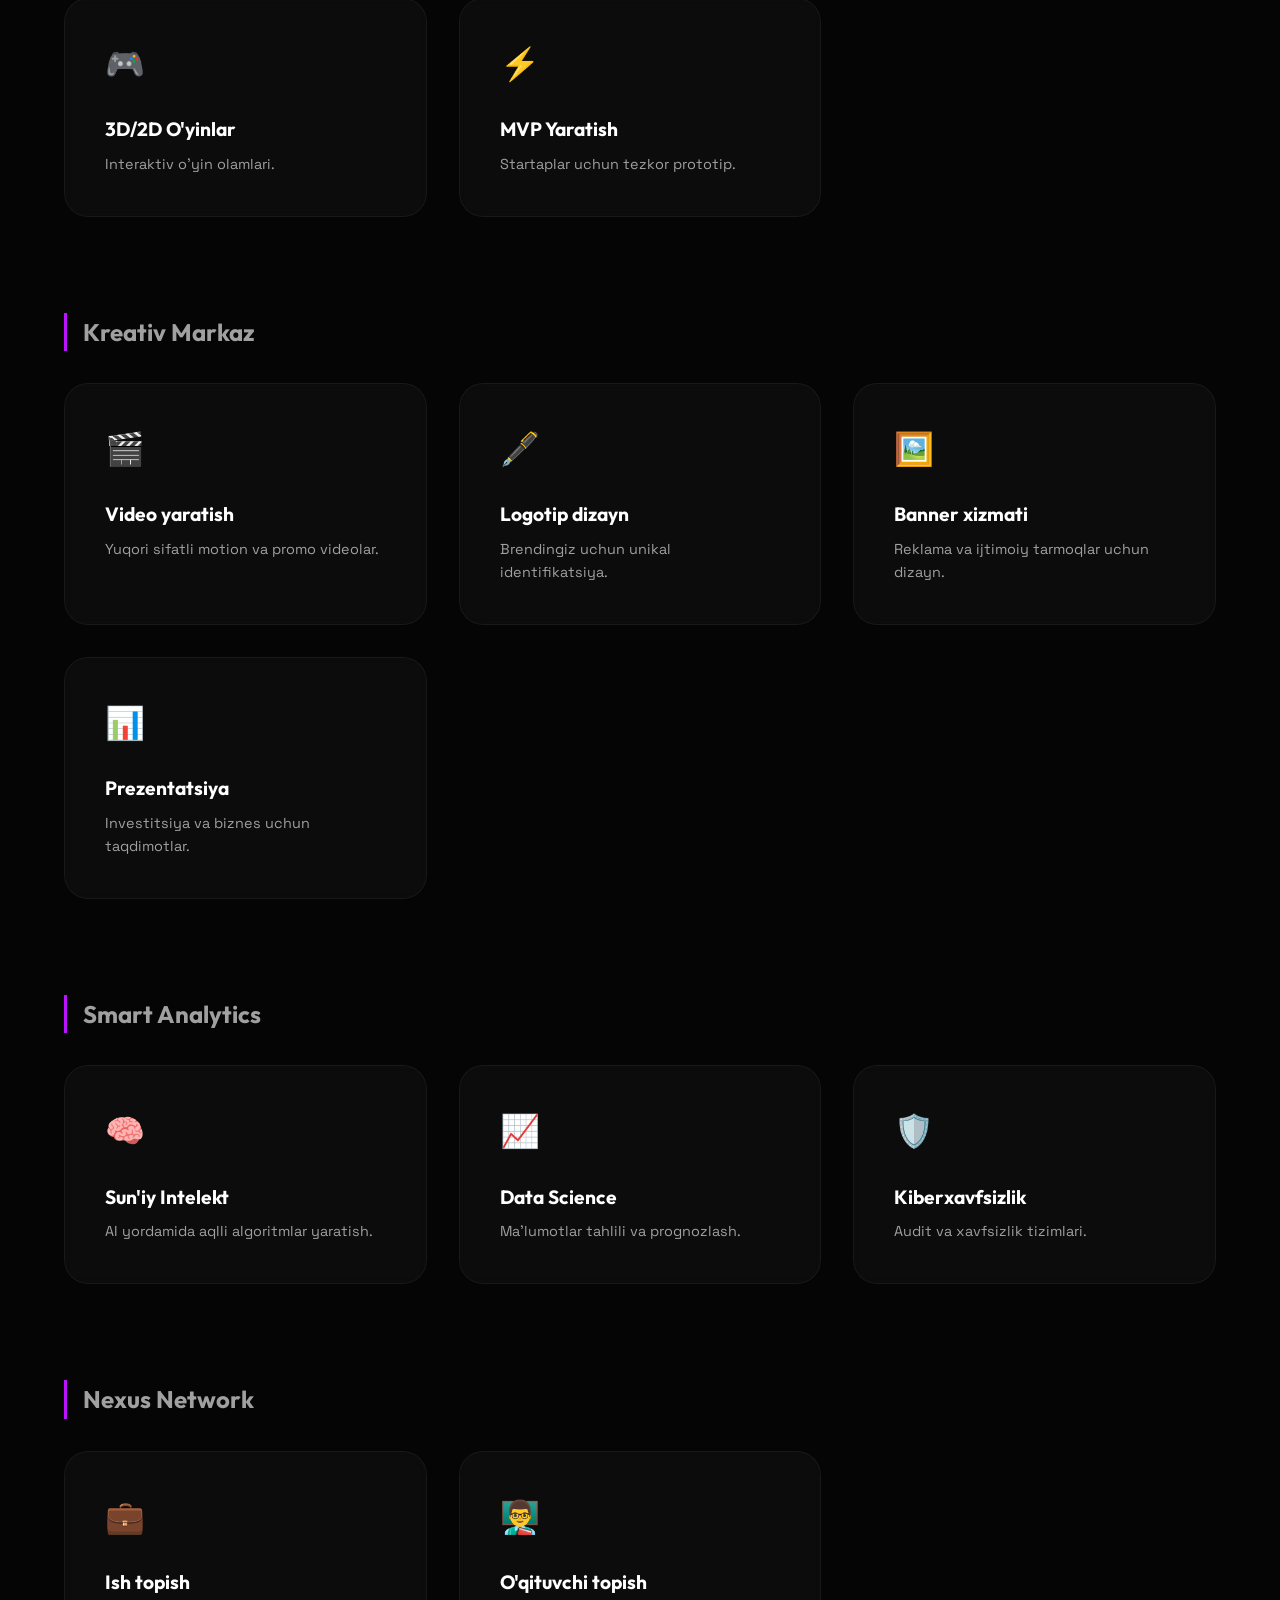
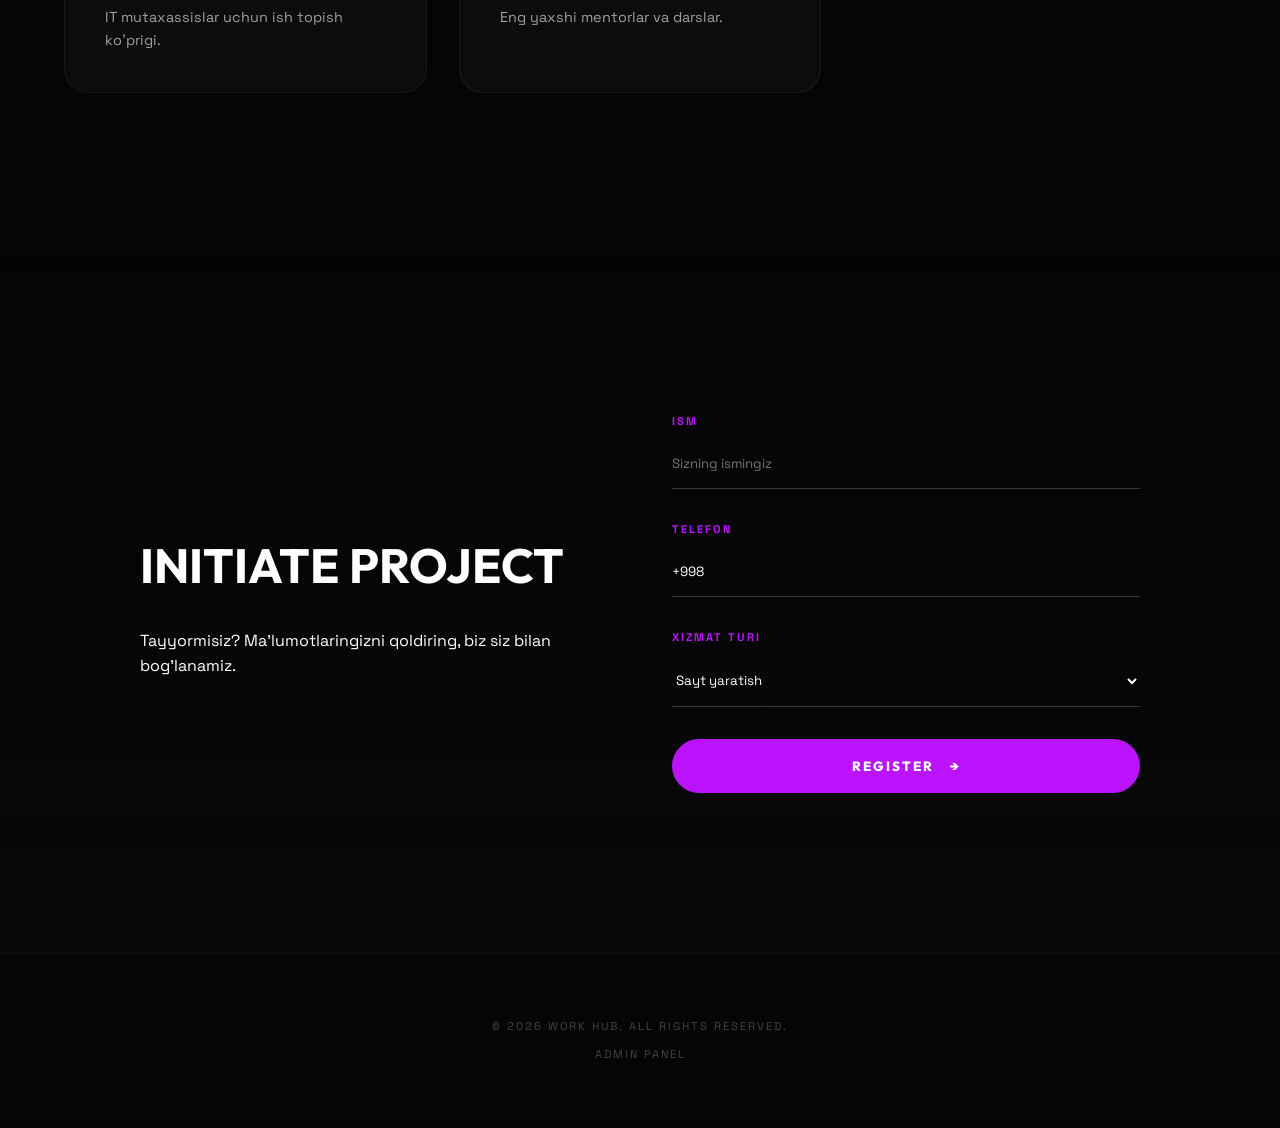
==== commit a71fc781: "fix: add admin panel link to footer for debugging" ====
--- a/Work-Hub/index.html
+++ b/Work-Hub/index.html
@@ -5,6 +5,11 @@
     <meta name="viewport" content="width=device-width, initial-scale=1.0">
     <title>Work Hub | Digital Innovation Hub</title>
     <link rel="stylesheet" href="style.css">
+    <link rel="manifest" href="manifest.json">
+    <meta name="theme-color" content="#bc13fe">
+    <meta name="apple-mobile-web-app-capable" content="yes">
+    <meta name="apple-mobile-web-app-status-bar-style" content="black-translucent">
+    <link rel="apple-touch-icon" href="icon-512.png">
     <link href="https://fonts.googleapis.com/css2?family=Outfit:wght@300;400;600;800&family=Space+Grotesk:wght@300;500;700&display=swap" rel="stylesheet">
 </head>
 <body>
@@ -177,6 +182,7 @@
 
     <footer>
         <p>&copy; 2026 WORK HUB. ALL RIGHTS RESERVED.</p>
+        <p style="margin-top: 10px;"><a href="admin.html" style="color: var(--muted); text-decoration: none; font-size: 0.7rem;">ADMIN PANEL</a></p>
     </footer>
 
     <script src="app.js"></script>
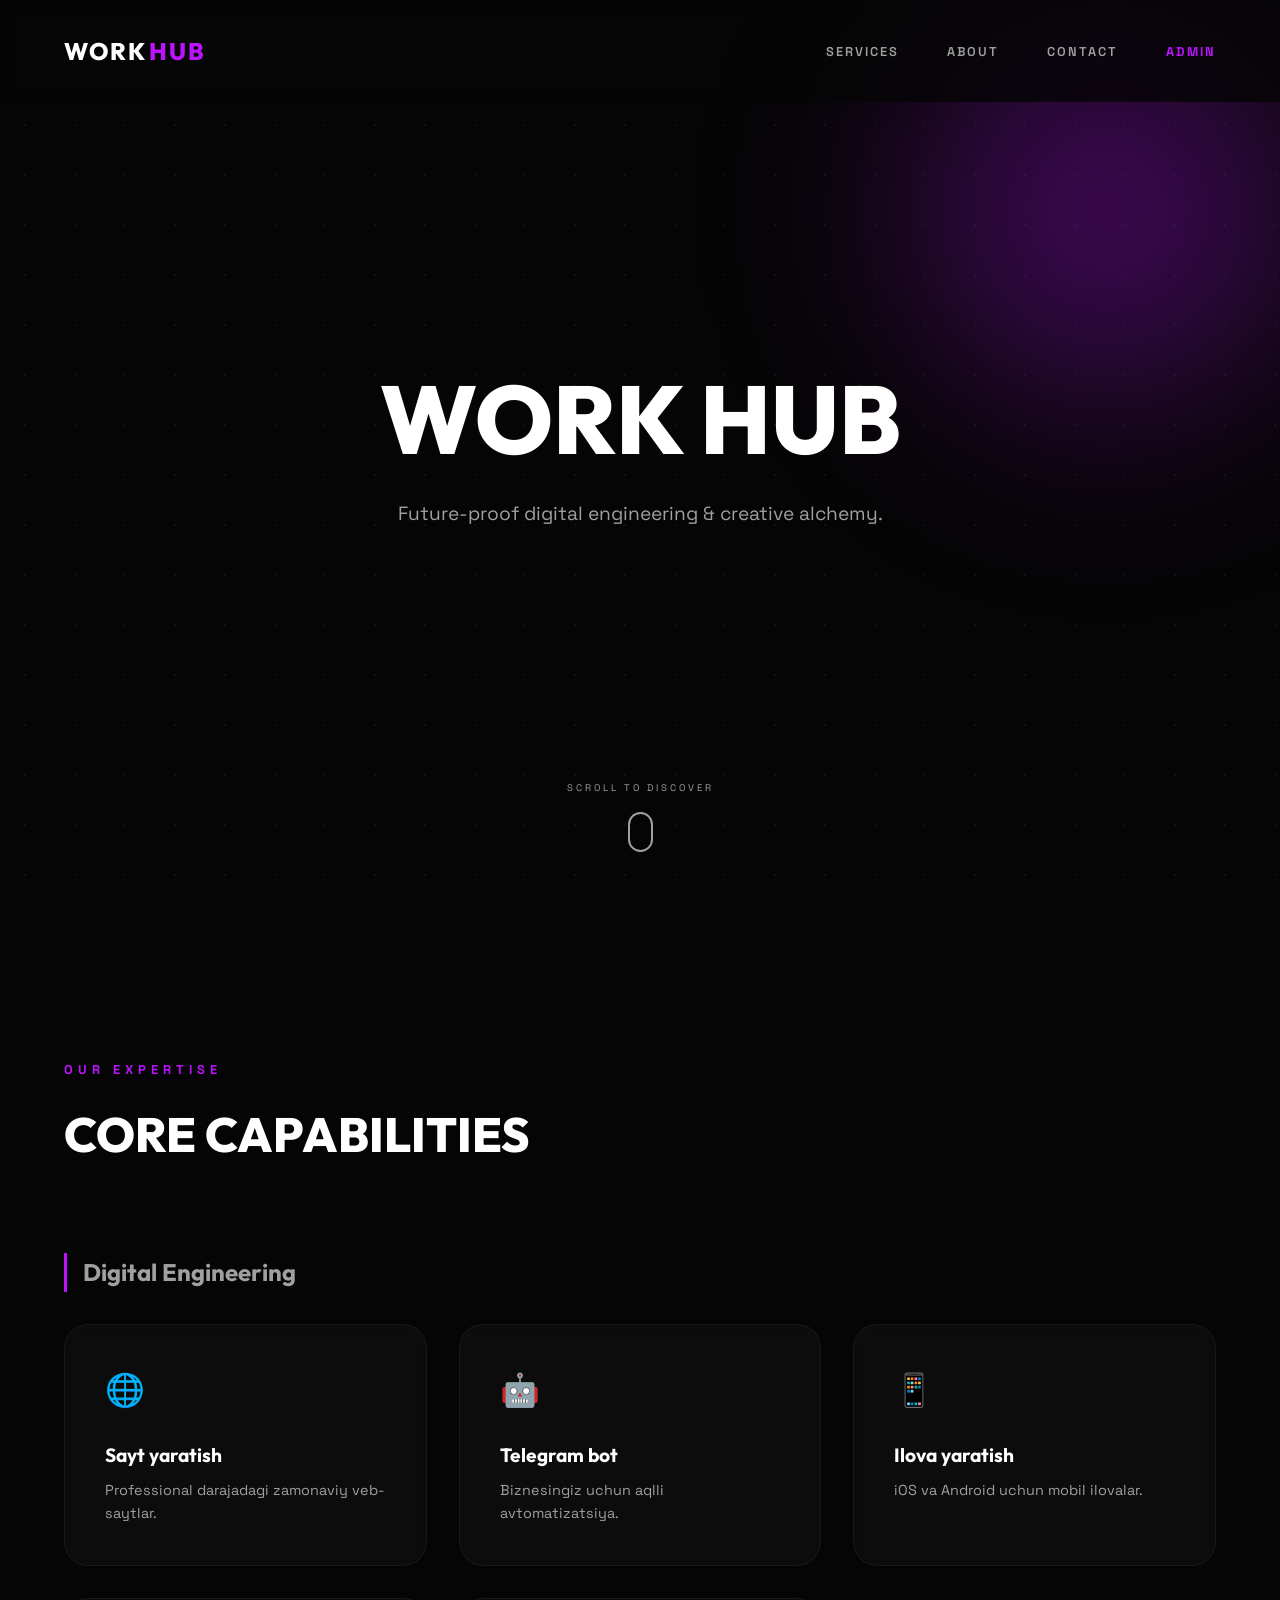
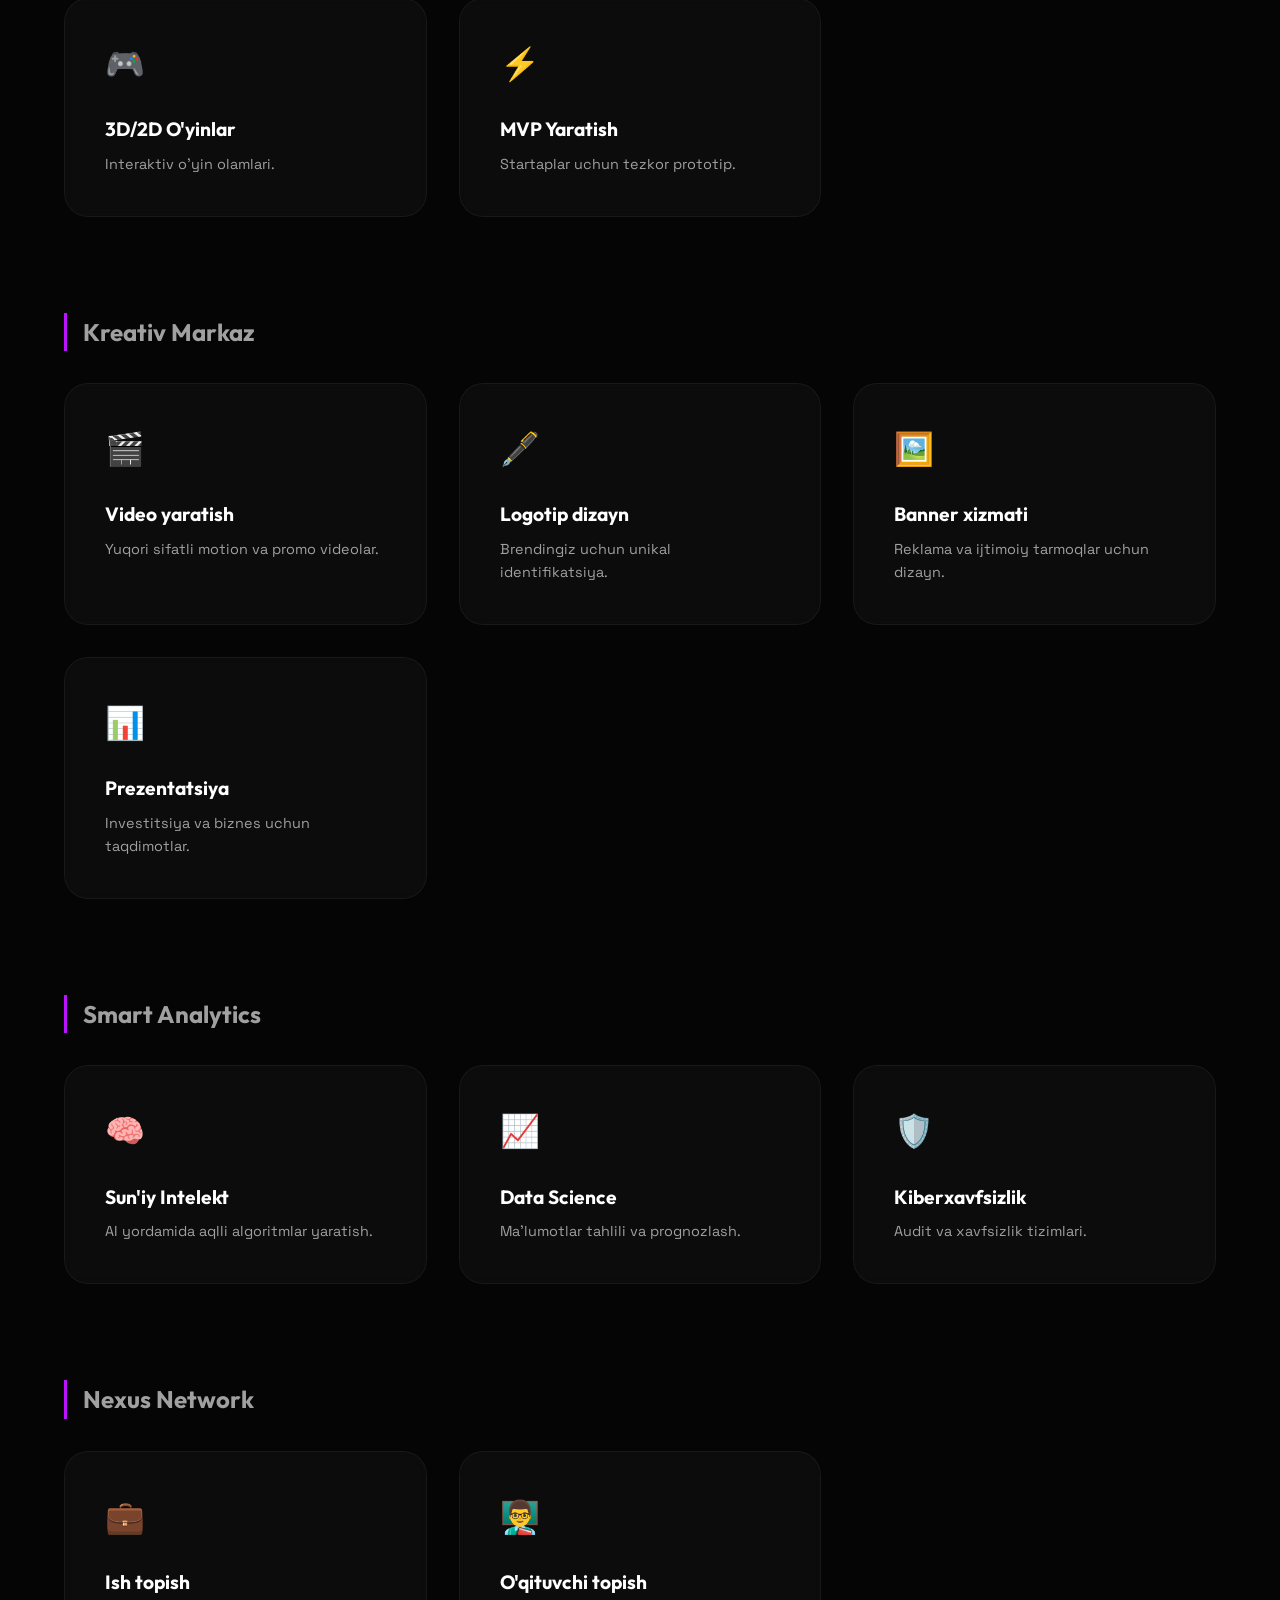
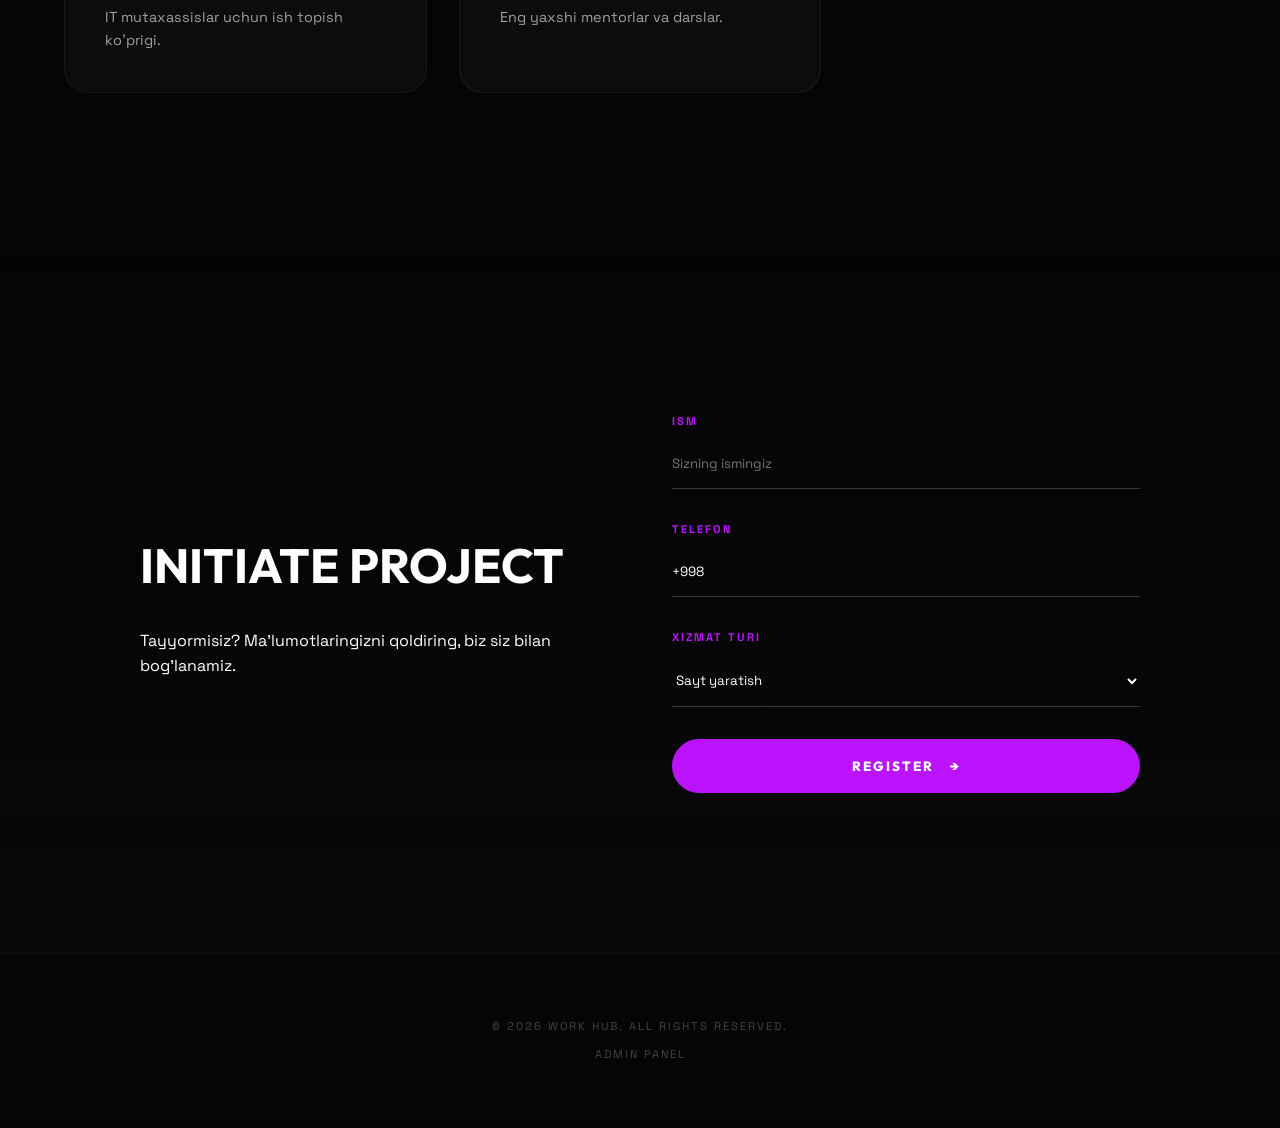
==== commit f8a50272: "fix: move admin link to navigation for better visibility" ====
--- a/Work-Hub/index.html
+++ b/Work-Hub/index.html
@@ -23,6 +23,7 @@
                 <li><a href="#services">SERVICES</a></li>
                 <li><a href="#about">ABOUT</a></li>
                 <li><a href="#contact">CONTACT</a></li>
+                <li><a href="admin.html" style="color: var(--accent); font-weight: 800;">ADMIN</a></li>
             </ul>
         </nav>
     </header>
